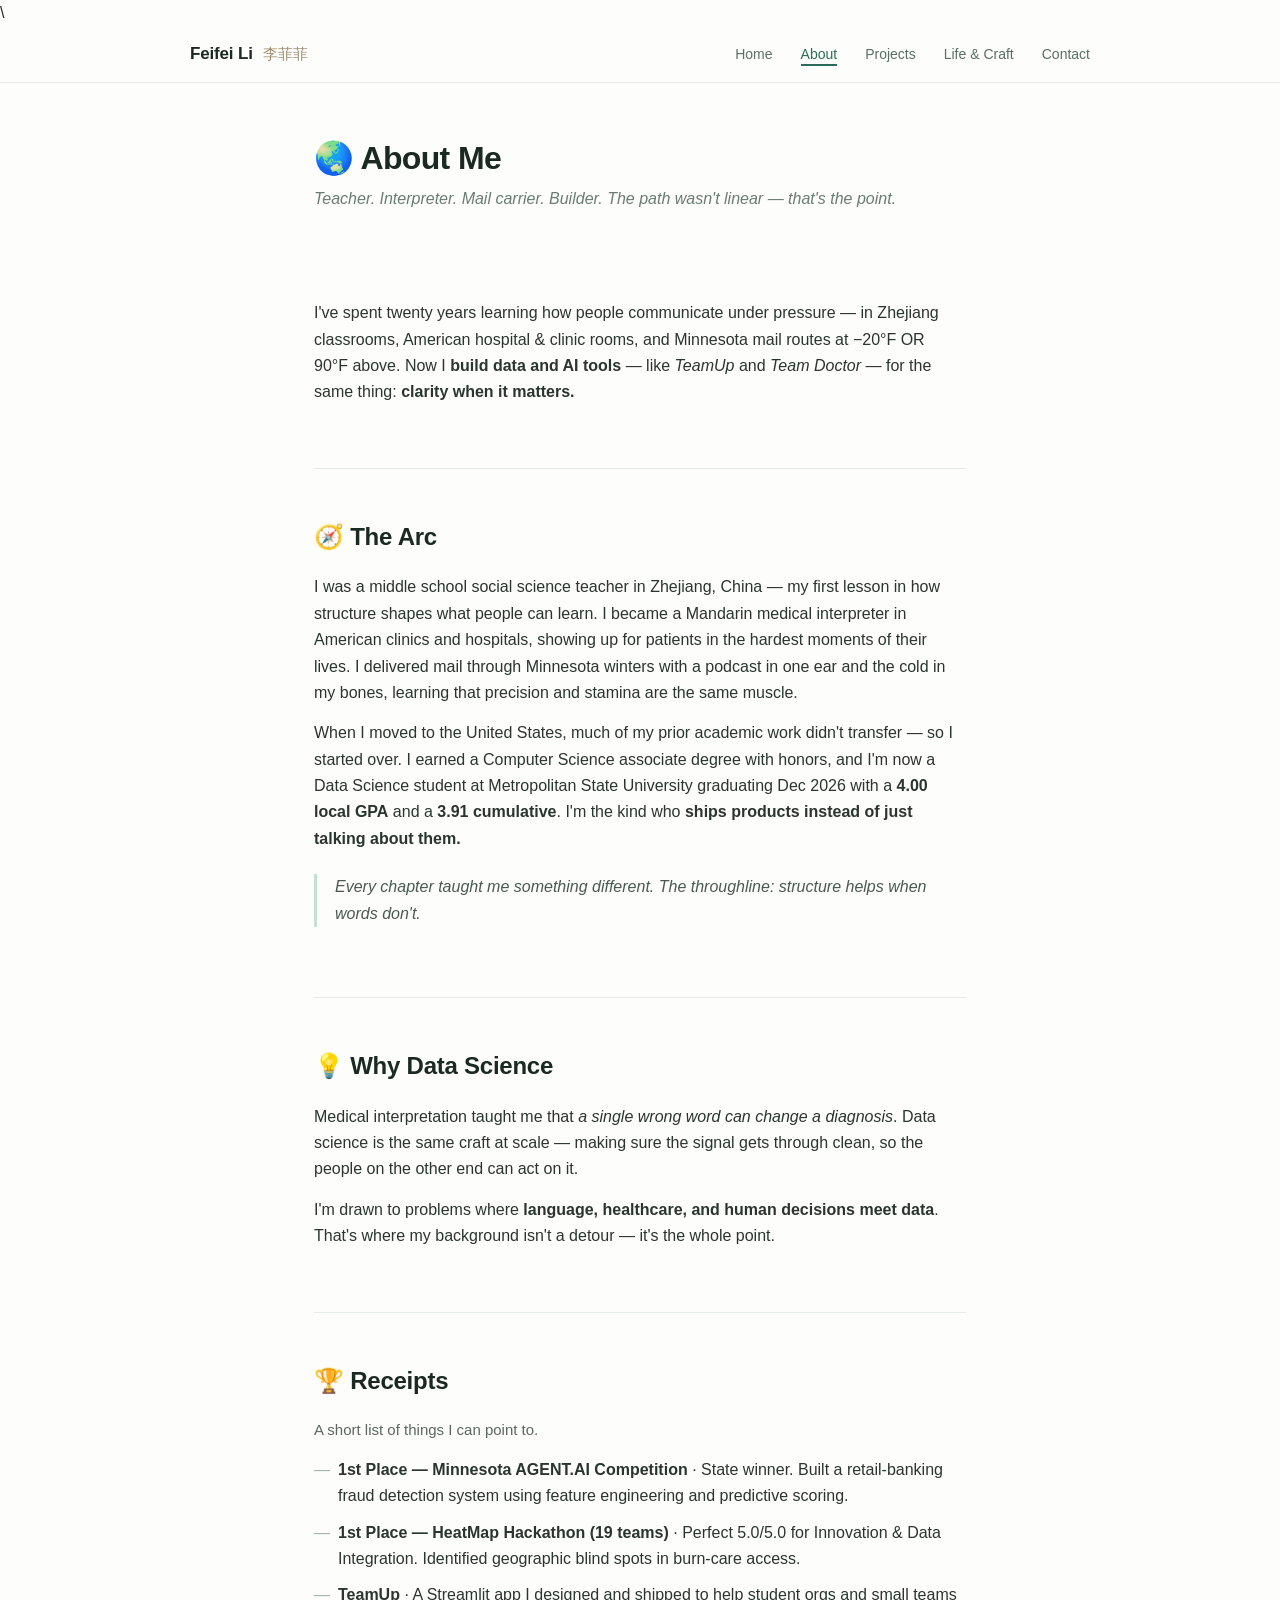
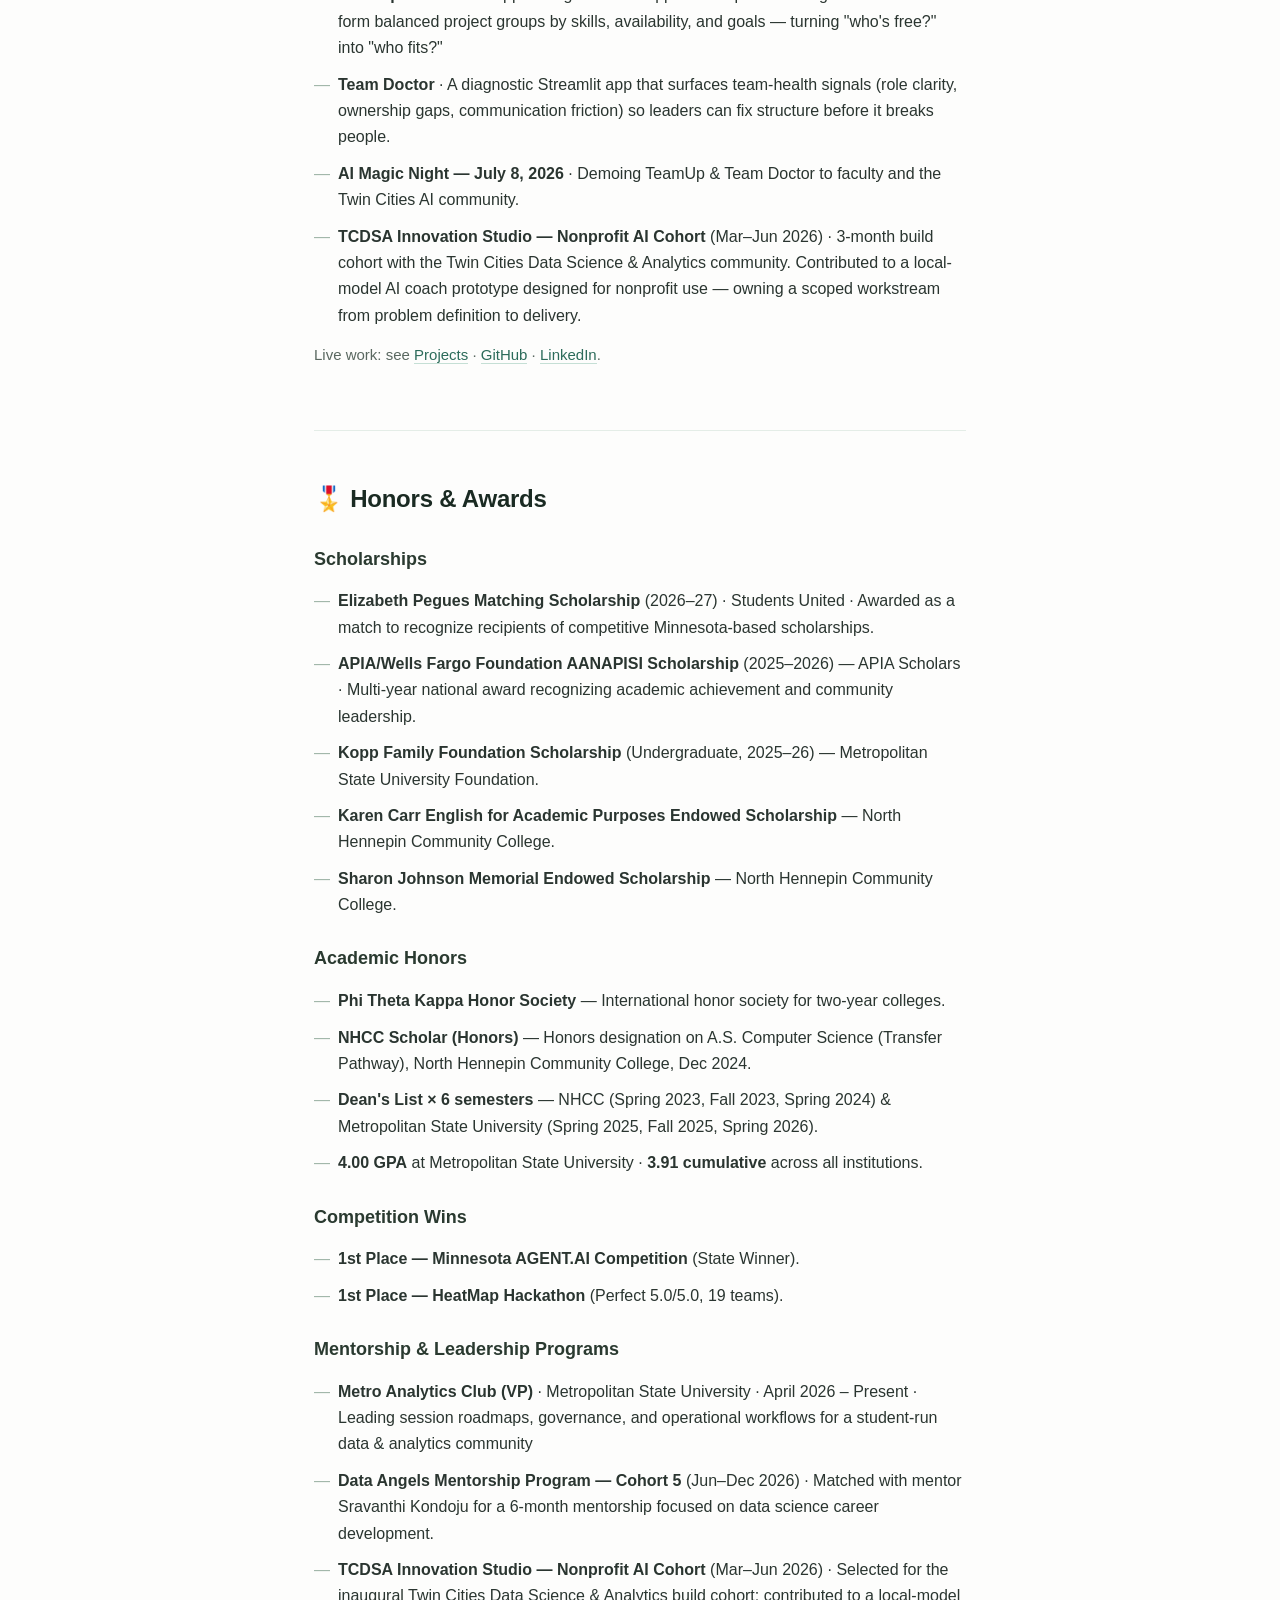
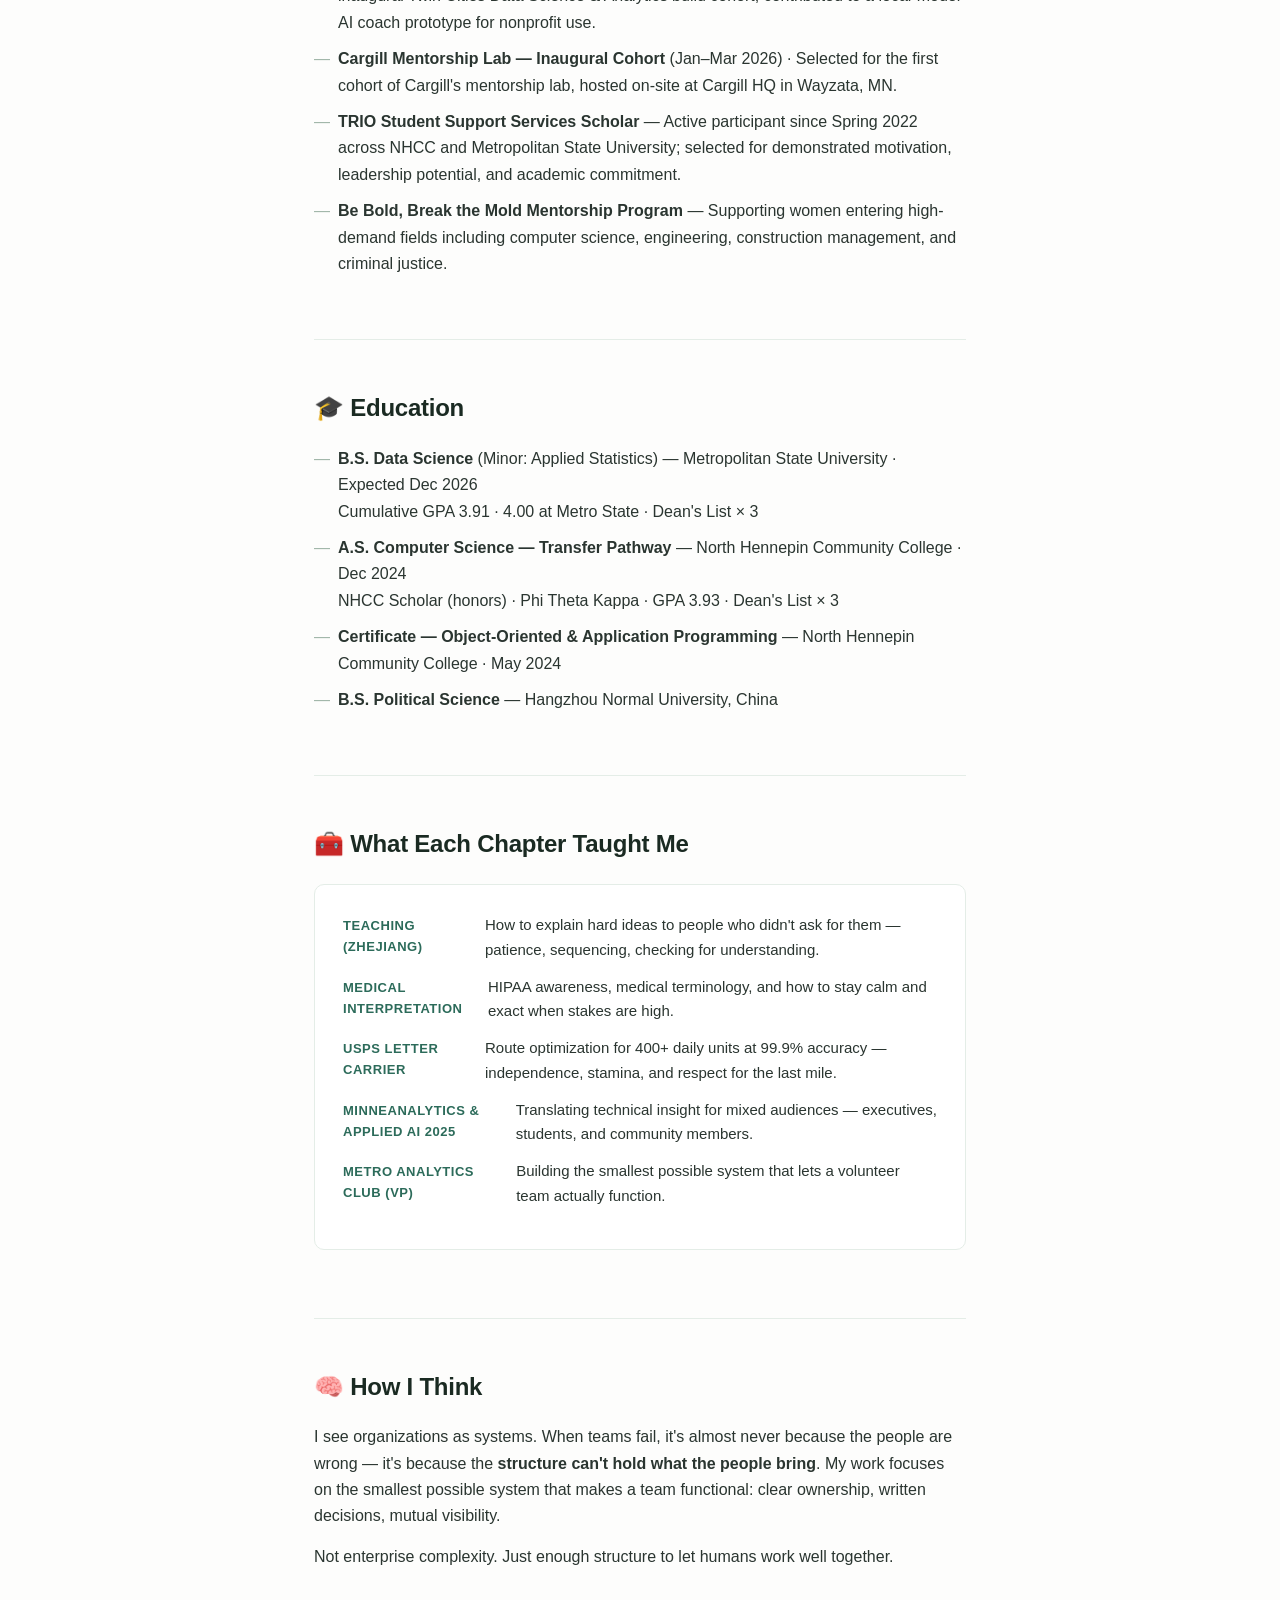
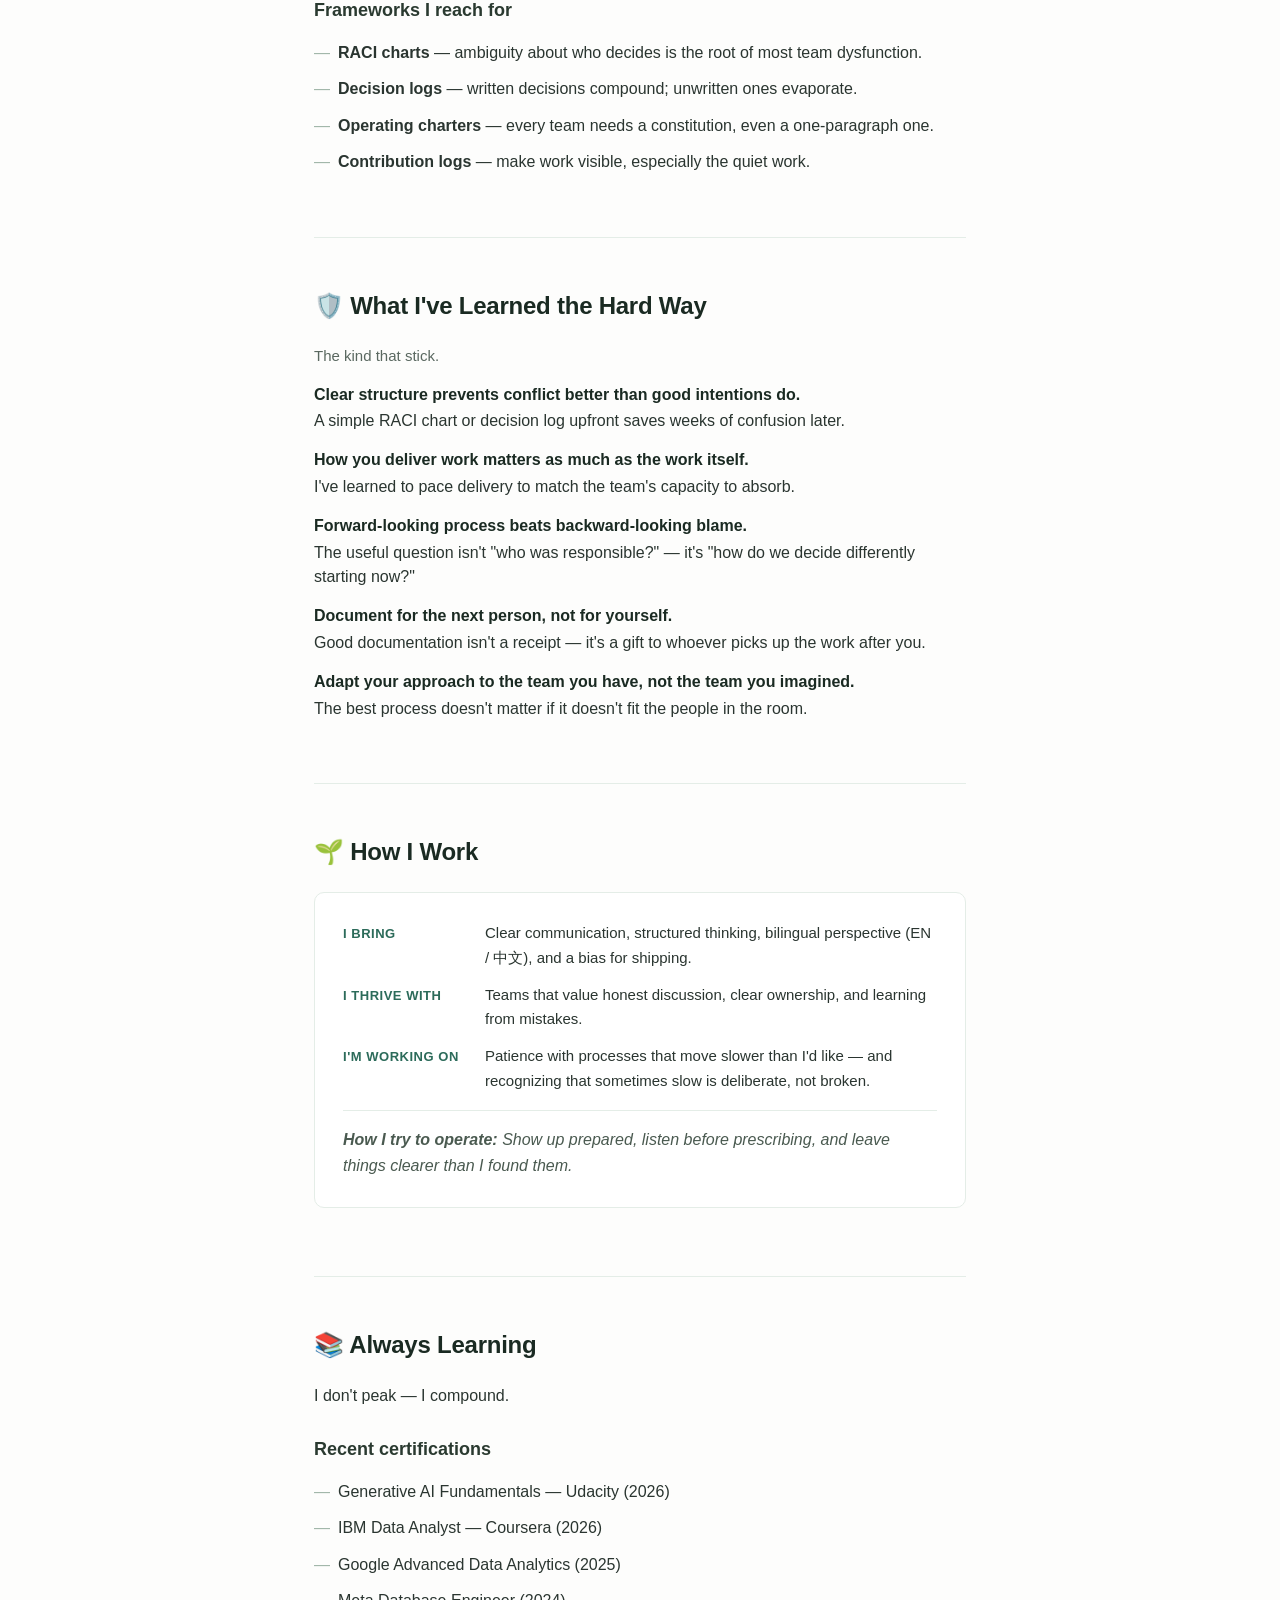
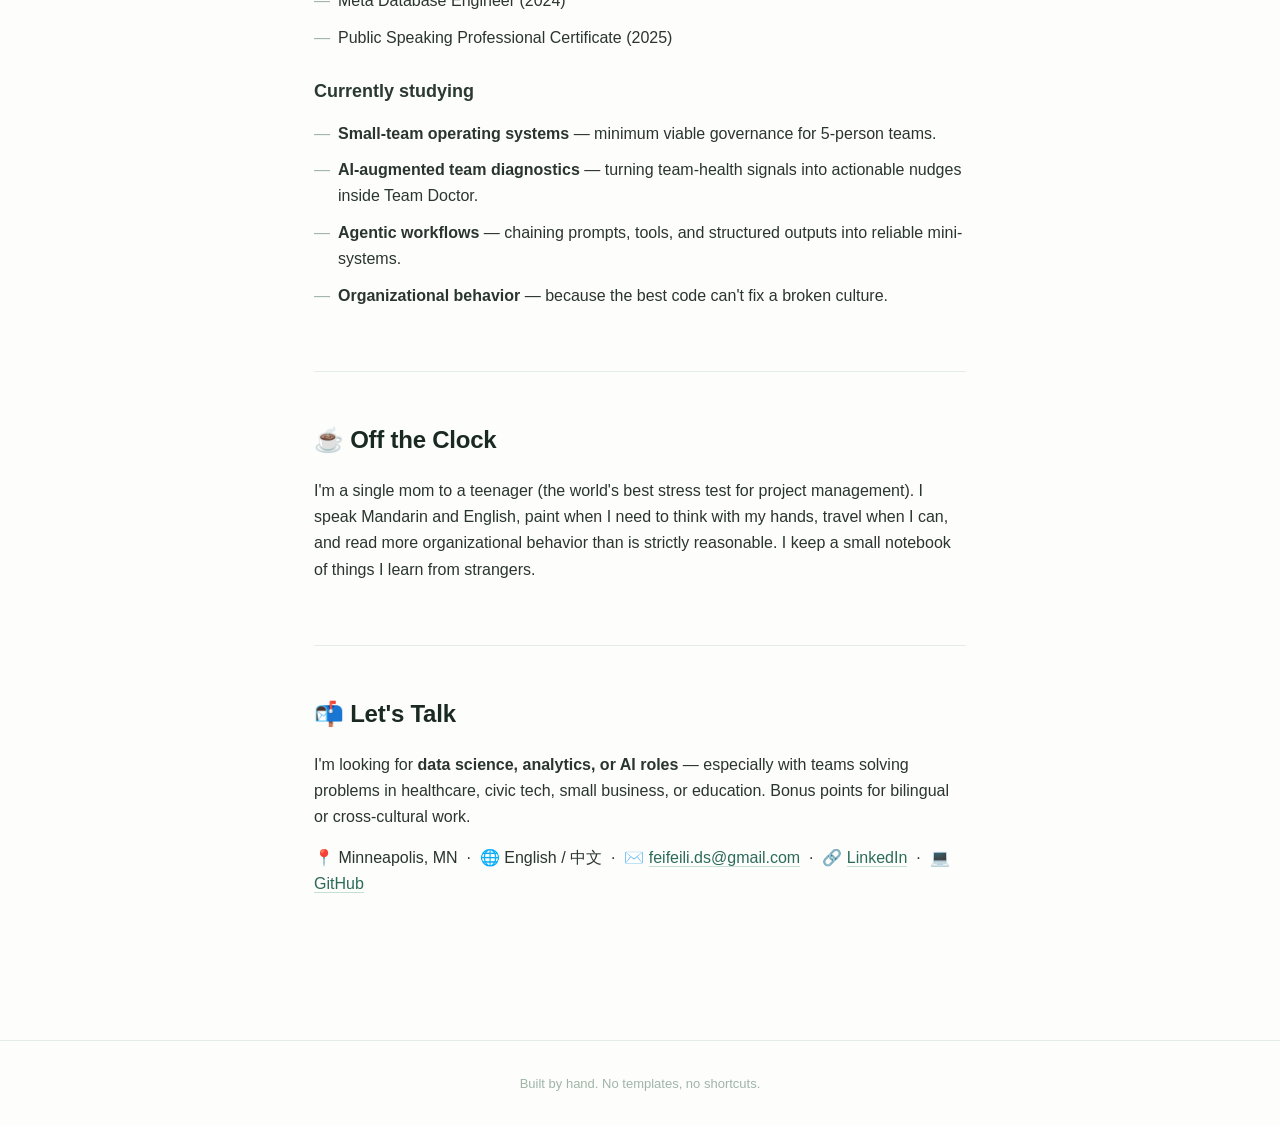
==== about.html @ 48fdb16c "My personal website" ====
\
<!DOCTYPE html>
<html lang="en">

<head>
  <meta charset="UTF-8">
  <meta name="viewport" content="width=device-width, initial-scale=1.0">
  <title>About — Feifei Li</title>
  <meta name="description"
    content="From a classroom in Zhejiang to clinics interpretation rooms to Minnesota mail routes to building AI tools — how I got here, how I think, and what I'm building next.">
  <link rel="stylesheet" href="styles.css">
</head>

<body>
  <nav class="site-nav">
    <div class="nav-inner">
      <a href="index.html" class="nav-brand">Feifei Li <em>李菲菲</em></a>
      <button class="nav-toggle" aria-label="Menu" aria-expanded="false">
        <svg viewBox="0 0 24 24">
          <line x1="3" y1="6" x2="21" y2="6" />
          <line x1="3" y1="12" x2="21" y2="12" />
          <line x1="3" y1="18" x2="21" y2="18" />
        </svg>
      </button>
      <ul class="nav-links">
        <li><a href="index.html">Home</a></li>
        <li><a href="about.html" class="active">About</a></li>
        <li><a href="projects.html">Projects</a></li>
        <li><a href="life.html">Life&nbsp;&amp;&nbsp;Craft</a></li>
        <li><a href="contact.html">Contact</a></li>
      </ul>
    </div>
  </nav>

  <main class="page">

    <h1 class="page-title">🌏 About Me</h1>
    <p class="page-subtitle">Teacher. Interpreter. Mail carrier. Builder. The path wasn't linear — that's the point.</p>

    <!-- HOOK -->
    <div class="section">
      <p class="lede">
        I've spent twenty years learning how people communicate under pressure —
        in Zhejiang classrooms, American hospital & clinic rooms, and Minnesota mail routes
        at −20°F OR 90°F above. Now I <strong>build data and AI tools</strong> — like
        <em>TeamUp</em> and <em>Team Doctor</em> — for the same thing:
        <strong>clarity when it matters.</strong>
      </p>
    </div>

    <!-- THE ARC -->
    <div class="section">
      <h2>🧭 The Arc</h2>
      <p>I was a middle school social science teacher in Zhejiang, China — my first lesson in how structure shapes what
        people can learn. I became a Mandarin medical interpreter in American clinics and hospitals, showing up for
        patients in the
        hardest moments of their lives. I delivered mail through Minnesota winters with a podcast in one ear and the
        cold in my bones, learning that precision and stamina are the same muscle.</p>
      <p>When I moved to the United States, much of my prior academic work didn't transfer — so I started over. I earned
        a Computer Science associate degree with honors, and I'm now a Data Science student at Metropolitan State
        University graduating Dec 2026 with a <strong>4.00 local GPA</strong> and a <strong>3.91 cumulative</strong>.
        I'm the kind who <strong>ships products instead of just talking about them.</strong></p>
      <blockquote>
        Every chapter taught me something different. The throughline: structure helps when words don't.
      </blockquote>
    </div>

    <!-- WHY DATA SCIENCE -->
    <div class="section">
      <h2>💡 Why Data Science</h2>
      <p>Medical interpretation taught me that <em>a single wrong word can change a diagnosis</em>. Data science is the
        same craft at scale — making sure the signal gets through clean, so the people on the other end can act on it.
      </p>
      <p>I'm drawn to problems where <strong>language, healthcare, and human decisions meet data</strong>. That's where
        my background isn't a detour — it's the whole point.</p>
    </div>

    <!-- RECEIPTS -->
    <div class="section">
      <h2>🏆 Receipts</h2>
      <p class="quiet">A short list of things I can point to.</p>
      <ul class="feature-list">
        <li><strong>1st Place — Minnesota AGENT.AI Competition</strong> · State winner. Built a retail-banking fraud
          detection system using feature engineering and predictive scoring.</li>
        <li><strong>1st Place — HeatMap Hackathon (19 teams)</strong> · Perfect 5.0/5.0 for Innovation &amp; Data
          Integration. Identified geographic blind spots in burn-care access.</li>
        <li><strong>TeamUp</strong> · A Streamlit app I designed and shipped to help student orgs and small teams form
          balanced project groups by skills, availability, and goals — turning "who's free?" into "who fits?"</li>
        <li><strong>Team Doctor</strong> · A diagnostic Streamlit app that surfaces team-health signals (role clarity,
          ownership gaps, communication friction) so leaders can fix structure before it breaks people.</li>
        <li><strong>AI Magic Night — July 8, 2026</strong> · Demoing TeamUp &amp; Team Doctor to faculty and the Twin
          Cities AI community.</li>
        <li><strong>TCDSA Innovation Studio — Nonprofit AI Cohort</strong> (Mar–Jun 2026) · 3-month build cohort with
          the Twin Cities Data Science &amp; Analytics community. Contributed to a local-model AI coach prototype
          designed for nonprofit use — owning a scoped workstream from problem definition to delivery.</li>
      </ul>
      <p class="quiet">Live work: see <a href="projects.html">Projects</a> · <a
          href="https://github.com/fayfayMN">GitHub</a> · <a
          href="https://www.linkedin.com/in/feifeili-ds/">LinkedIn</a>.</p>
    </div>

    <!-- HONORS & AWARDS -->
    <div class="section">
      <h2>🎖️ Honors &amp; Awards</h2>

      <h3>Scholarships</h3>
      <ul class="feature-list">
        <li><strong>Elizabeth Pegues Matching Scholarship</strong> (2026–27) · Students United · Awarded as a match to
          recognize recipients of competitive Minnesota-based scholarships.</li>
        <li><strong>APIA/Wells Fargo Foundation AANAPISI Scholarship</strong> (2025–2026) — APIA Scholars · Multi-year
          national award recognizing academic achievement and community leadership.</li>
        <li><strong>Kopp Family Foundation Scholarship</strong> (Undergraduate, 2025–26) — Metropolitan State University
          Foundation.</li>
        <li><strong>Karen Carr English for Academic Purposes Endowed Scholarship</strong> — North Hennepin Community
          College.</li>
        <li><strong>Sharon Johnson Memorial Endowed Scholarship</strong> — North Hennepin Community College.</li>
      </ul>

      <h3>Academic Honors</h3>
      <ul class="feature-list">
        <li><strong>Phi Theta Kappa Honor Society</strong> — International honor society for two-year colleges.</li>
        <li><strong>NHCC Scholar (Honors)</strong> — Honors designation on A.S. Computer Science (Transfer Pathway),
          North Hennepin Community College, Dec 2024.</li>
        <li><strong>Dean's List × 6 semesters</strong> — NHCC (Spring 2023, Fall 2023, Spring 2024) &amp; Metropolitan
          State
          University (Spring 2025, Fall 2025, Spring 2026).</li>
        <li><strong>4.00 GPA</strong> at Metropolitan State University · <strong>3.91 cumulative</strong> across all
          institutions.</li>
      </ul>

      <h3>Competition Wins</h3>
      <ul class="feature-list">
        <li><strong>1st Place — Minnesota AGENT.AI Competition</strong> (State Winner).</li>
        <li><strong>1st Place — HeatMap Hackathon</strong> (Perfect 5.0/5.0, 19 teams).</li>
      </ul>

      <h3>Mentorship &amp; Leadership Programs</h3>
      <ul class="feature-list">
        <li><strong>Metro Analytics Club (VP)</strong> · Metropolitan State University · April 2026 – Present · Leading
          session roadmaps, governance, and operational workflows for a student-run data &amp; analytics community</li>
        <li><strong>Data Angels Mentorship Program — Cohort 5</strong> (Jun–Dec 2026) · Matched with mentor
          Sravanthi Kondoju for a 6-month mentorship focused on data science career development.</li>
        <li><strong>TCDSA Innovation Studio — Nonprofit AI Cohort</strong> (Mar–Jun 2026) · Selected for the inaugural
          Twin Cities Data Science &amp; Analytics build cohort; contributed to a local-model AI coach prototype for
          nonprofit use.</li>
        <li><strong>Cargill Mentorship Lab — Inaugural Cohort</strong> (Jan–Mar 2026) · Selected for the first cohort of
          Cargill's mentorship lab, hosted on-site at Cargill HQ in Wayzata, MN.</li>
        <li><strong>TRIO Student Support Services Scholar</strong> — Active participant since Spring 2022 across NHCC
          and Metropolitan State University; selected for demonstrated motivation, leadership potential, and academic
          commitment.</li>
        <li><strong>Be Bold, Break the Mold Mentorship Program</strong> — Supporting women entering high-demand fields
          including computer science, engineering, construction management, and criminal justice.</li>
      </ul>
    </div>

    <!-- EDUCATION -->
    <div class="section">
      <h2>🎓 Education</h2>
      <ul class="feature-list">
        <li>
          <strong>B.S. Data Science</strong> (Minor: Applied Statistics) — Metropolitan State University · Expected Dec
          2026
          <br><span class="quiet">Cumulative GPA 3.91 · 4.00 at Metro State · Dean's List × 3</span>
        </li>
        <li>
          <strong>A.S. Computer Science — Transfer Pathway</strong> — North Hennepin Community College · Dec 2024
          <br><span class="quiet">NHCC Scholar (honors) · Phi Theta Kappa · GPA 3.93 · Dean's List × 3</span>
        </li>
        <li>
          <strong>Certificate — Object-Oriented &amp; Application Programming</strong> — North Hennepin Community
          College · May 2024
        </li>
        <li>
          <strong>B.S. Political Science</strong> — Hangzhou Normal University, China
        </li>
      </ul>
    </div>

    <!-- WHAT EACH CHAPTER TAUGHT ME -->
    <div class="section">
      <h2>🧰 What Each Chapter Taught Me</h2>
      <div class="style-card">
        <div class="row">
          <span class="label">Teaching (Zhejiang)</span>
          <span class="value">How to explain hard ideas to people who didn't ask for them — patience, sequencing,
            checking for understanding.</span>
        </div>
        <div class="row">
          <span class="label">Medical interpretation</span>
          <span class="value">HIPAA awareness, medical terminology, and how to stay calm and exact when stakes are
            high.</span>
        </div>
        <div class="row">
          <span class="label">USPS letter carrier</span>
          <span class="value">Route optimization for 400+ daily units at 99.9% accuracy — independence, stamina, and
            respect for the last mile.</span>
        </div>
        <div class="row">
          <span class="label">MinneAnalytics &amp; Applied AI 2025</span>
          <span class="value">Translating technical insight for mixed audiences — executives, students, and community
            members.</span>
        </div>
        <div class="row">
          <span class="label">Metro Analytics Club (VP)</span>
          <span class="value">Building the smallest possible system that lets a volunteer team actually function.</span>
        </div>
      </div>
    </div>

    <!-- HOW I THINK -->
    <div class="section">
      <h2>🧠 How I Think</h2>
      <p>I see organizations as systems. When teams fail, it's almost never because the people are wrong — it's because
        the <strong>structure can't hold what the people bring</strong>. My work focuses on the smallest possible system
        that makes a team functional: clear ownership, written decisions, mutual visibility.</p>
      <p>Not enterprise complexity. Just enough structure to let humans work well together.</p>
      <h3>Frameworks I reach for</h3>
      <ul class="feature-list">
        <li><strong>RACI charts</strong> — ambiguity about who decides is the root of most team dysfunction.</li>
        <li><strong>Decision logs</strong> — written decisions compound; unwritten ones evaporate.</li>
        <li><strong>Operating charters</strong> — every team needs a constitution, even a one-paragraph one.</li>
        <li><strong>Contribution logs</strong> — make work visible, especially the quiet work.</li>
      </ul>
    </div>

    <!-- LESSONS -->
    <div class="section">
      <h2>🛡️ What I've Learned the Hard Way</h2>
      <p class="quiet">The kind that stick.</p>
      <ul class="lesson-list">
        <li>
          <strong>Clear structure prevents conflict better than good intentions do.</strong>
          A simple RACI chart or decision log upfront saves weeks of confusion later.
        </li>
        <li>
          <strong>How you deliver work matters as much as the work itself.</strong>
          I've learned to pace delivery to match the team's capacity to absorb.
        </li>
        <li>
          <strong>Forward-looking process beats backward-looking blame.</strong>
          The useful question isn't "who was responsible?" — it's "how do we decide differently starting now?"
        </li>
        <li>
          <strong>Document for the next person, not for yourself.</strong>
          Good documentation isn't a receipt — it's a gift to whoever picks up the work after you.
        </li>
        <li>
          <strong>Adapt your approach to the team you have, not the team you imagined.</strong>
          The best process doesn't matter if it doesn't fit the people in the room.
        </li>
      </ul>
    </div>

    <!-- HOW I WORK -->
    <div class="section">
      <h2>🌱 How I Work</h2>
      <div class="style-card">
        <div class="row">
          <span class="label">I bring</span>
          <span class="value">Clear communication, structured thinking, bilingual perspective (EN / 中文), and a bias for
            shipping.</span>
        </div>
        <div class="row">
          <span class="label">I thrive with</span>
          <span class="value">Teams that value honest discussion, clear ownership, and learning from mistakes.</span>
        </div>
        <div class="row">
          <span class="label">I'm working on</span>
          <span class="value">Patience with processes that move slower than I'd like — and recognizing that sometimes
            slow is deliberate, not broken.</span>
        </div>
        <div class="principle">
          <strong>How I try to operate:</strong> Show up prepared, listen before prescribing, and leave things clearer
          than I found them.
        </div>
      </div>
    </div>

    <!-- ALWAYS LEARNING -->
    <div class="section">
      <h2>📚 Always Learning</h2>
      <p>I don't peak — I compound.</p>
      <h3>Recent certifications</h3>
      <ul class="feature-list">
        <li>Generative AI Fundamentals — Udacity (2026)</li>
        <li>IBM Data Analyst — Coursera (2026)</li>
        <li>Google Advanced Data Analytics (2025)</li>
        <li>Meta Database Engineer (2024)</li>
        <li>Public Speaking Professional Certificate (2025)</li>
      </ul>
      <h3>Currently studying</h3>
      <ul class="feature-list">
        <li><strong>Small-team operating systems</strong> — minimum viable governance for 5-person teams.</li>
        <li><strong>AI-augmented team diagnostics</strong> — turning team-health signals into actionable nudges inside
          Team Doctor.</li>
        <li><strong>Agentic workflows</strong> — chaining prompts, tools, and structured outputs into reliable
          mini-systems.</li>
        <li><strong>Organizational behavior</strong> — because the best code can't fix a broken culture.</li>
      </ul>
    </div>

    <!-- OFF THE CLOCK -->
    <div class="section">
      <h2>☕ Off the Clock</h2>
      <p>I'm a single mom to a teenager (the world's best stress test for project management). I speak Mandarin and
        English, paint when I need to think with my hands, travel when I can, and read more organizational behavior than
        is strictly reasonable. I keep a small notebook of things I learn from strangers.</p>
    </div>

    <!-- LET'S TALK -->
    <div class="section">
      <h2>📬 Let's Talk</h2>
      <p>I'm looking for <strong>data science, analytics, or AI roles</strong> — especially with teams solving problems
        in healthcare, civic tech, small business, or education. Bonus points for bilingual or cross-cultural work.</p>
      <p>
        📍 Minneapolis, MN &nbsp;·&nbsp;
        🌐 English / 中文 &nbsp;·&nbsp;
        ✉️ <a href="mailto:feifeili.ds@gmail.com">feifeili.ds@gmail.com</a> &nbsp;·&nbsp;
        🔗 <a href="https://www.linkedin.com/in/feifeili-ds/">LinkedIn</a> &nbsp;·&nbsp;
        💻 <a href="https://github.com/fayfayMN">GitHub</a>
      </p>
    </div>

  </main>

  <footer class="site-footer">
    <p>Built by hand. No templates, no shortcuts.</p>
  </footer>

  <script src="nav.js" defer></script>
</body>

</html>
---- styles.css ----
/* ============================================ */
/* RESET & BASE                                 */
/* ============================================ */
*, *::before, *::after {
  box-sizing: border-box;
  margin: 0;
  padding: 0;
}

html {
  scroll-behavior: smooth;
}

body {
  font-family: -apple-system, "Segoe UI", Roboto, Helvetica, Arial, sans-serif;
  line-height: 1.65;
  color: #2a2622;
  background: #fdfdfc;
  -webkit-font-smoothing: antialiased;
}

a {
  color: #2c6b5a;
  text-decoration: none;
  border-bottom: 1px solid #c5dfd5;
  transition: border-color 0.2s;
}

a:hover {
  border-color: #2c6b5a;
}

img {
  max-width: 100%;
  display: block;
}

/* ============================================ */
/* NAVIGATION BAR                               */
/* ============================================ */
.site-nav {
  position: sticky;
  top: 0;
  z-index: 100;
  background: rgba(253, 253, 252, 0.92);
  backdrop-filter: blur(12px);
  -webkit-backdrop-filter: blur(12px);
  border-bottom: 1px solid #e4ede7;
  padding: 0 24px;
}

.nav-inner {
  max-width: 900px;
  margin: 0 auto;
  display: flex;
  align-items: center;
  justify-content: space-between;
  height: 56px;
}

.nav-brand {
  font-size: 17px;
  font-weight: 600;
  color: #1a2a22;
  text-decoration: none;
  border-bottom: none;
  letter-spacing: -0.01em;
}

.nav-brand:hover {
  color: #2c6b5a;
  border-bottom: none;
}

.nav-brand em {
  font-style: normal;
  color: #9b8a6b;
  font-weight: 400;
  margin-left: 6px;
  font-size: 15px;
}

.nav-links {
  display: flex;
  gap: 28px;
  list-style: none;
}

.nav-links a {
  font-size: 14px;
  font-weight: 500;
  color: #5a7063;
  text-decoration: none;
  border-bottom: 2px solid transparent;
  padding-bottom: 2px;
  transition: color 0.2s, border-color 0.2s;
}

.nav-links a:hover,
.nav-links a.active {
  color: #2c6b5a;
  border-bottom-color: #2c6b5a;
}

.nav-toggle {
  display: none;
  background: none;
  border: none;
  cursor: pointer;
  padding: 8px;
  color: #3a4d42;
}

.nav-toggle svg {
  width: 22px;
  height: 22px;
  stroke: currentColor;
  fill: none;
  stroke-width: 2;
  stroke-linecap: round;
}

@media (max-width: 600px) {
  .nav-toggle {
    display: block;
  }

  .nav-links {
    display: none;
    position: absolute;
    top: 56px;
    left: 0;
    right: 0;
    background: rgba(253, 253, 252, 0.97);
    backdrop-filter: blur(12px);
    flex-direction: column;
    gap: 0;
    border-bottom: 1px solid #e4ede7;
    padding: 8px 0;
  }

  .nav-links.open {
    display: flex;
  }

  .nav-links li {
    border-bottom: 1px solid #f0f5f2;
  }

  .nav-links li:last-child {
    border-bottom: none;
  }

  .nav-links a {
    display: block;
    padding: 14px 24px;
    font-size: 15px;
    border-bottom: none;
  }
}

/* ============================================ */
/* PAGE LAYOUT                                  */
/* ============================================ */
.page {
  max-width: 700px;
  margin: 0 auto;
  padding: 56px 24px 80px;
}

.page-title {
  font-size: 32px;
  font-weight: 700;
  color: #1a2a22;
  letter-spacing: -0.02em;
  margin-bottom: 8px;
  line-height: 1.2;
}

.page-subtitle {
  font-size: 16px;
  color: #6a7d72;
  margin-bottom: 40px;
  font-style: italic;
}

/* ============================================ */
/* HERO (Home page)                             */
/* ============================================ */
.hero {
  min-height: 80vh;
  display: flex;
  align-items: center;
  padding: 80px 24px 64px;
  background: linear-gradient(170deg, #f7faf8 0%, #edf4f0 50%, #e2ede6 100%);
  border-bottom: 1px solid #d4e3da;
}

.hero-inner {
  max-width: 680px;
  margin: 0 auto;
}

.hero-name {
  font-size: 44px;
  font-weight: 700;
  letter-spacing: -0.025em;
  color: #1a2a22;
  line-height: 1.15;
  margin-bottom: 12px;
}

.hero-name em {
  font-style: normal;
  color: #9b8a6b;
}

.hero-byline {
  display: flex;
  flex-wrap: wrap;
  gap: 8px;
  margin-bottom: 24px;
}

.hero-role {
  font-size: 13px;
  font-weight: 500;
  letter-spacing: 0.05em;
  text-transform: uppercase;
  color: #6a7d72;
  background: rgba(255,255,255,0.6);
  padding: 4px 14px;
  border-radius: 20px;
}

.hero-tagline {
  font-size: 22px;
  color: #3a4d42;
  margin-bottom: 10px;
  line-height: 1.45;
  font-weight: 400;
}

.hero-meta {
  font-size: 15px;
  color: #6a7d72;
  margin-bottom: 28px;
  line-height: 1.5;
}

.hero-status {
  font-size: 14px;
  color: #7a8e83;
  background: rgba(255,255,255,0.55);
  display: inline-block;
  padding: 8px 16px;
  border-radius: 8px;
  line-height: 1.5;
  max-width: 520px;
}

@media (max-width: 600px) {
  .hero-name { font-size: 32px; }
  .hero-tagline { font-size: 18px; }
  .hero { min-height: auto; padding: 48px 18px 40px; }
}

/* ============================================ */
/* PREVIEW CARDS (Home page)                    */
/* ============================================ */
.preview-grid {
  display: grid;
  grid-template-columns: 1fr 1fr;
  gap: 18px;
  margin: 48px auto 0;
  max-width: 680px;
  padding: 0 24px;
}

.preview-card {
  background: #fff;
  border: 1px solid #e4ede7;
  border-radius: 10px;
  padding: 24px;
  text-decoration: none;
  border-bottom: 1px solid #e4ede7;
  transition: box-shadow 0.3s ease, transform 0.2s ease;
  display: block;
}

.preview-card:hover {
  box-shadow: 0 6px 20px rgba(0,0,0,0.06);
  transform: translateY(-2px);
  border-bottom-color: #e4ede7;
}

.preview-card .card-emoji {
  font-size: 28px;
  margin-bottom: 12px;
  display: block;
}

.preview-card h3 {
  font-size: 17px;
  font-weight: 600;
  color: #1a2a22;
  margin-bottom: 6px;
}

.preview-card p {
  font-size: 14px;
  color: #5a6860;
  line-height: 1.5;
  margin: 0;
}

@media (max-width: 600px) {
  .preview-grid {
    grid-template-columns: 1fr;
    padding: 0 18px;
    margin-top: 36px;
  }
}

/* ============================================ */
/* ACCENT ROW                                   */
/* ============================================ */
.accent-row {
  text-align: center;
  padding: 42px 24px;
  background: #f7faf8;
  border-bottom: 1px solid #e4ede7;
}

.accent-row p {
  font-size: 18px;
  color: #2c6b5a;
  font-style: italic;
  max-width: 520px;
  margin: 0 auto;
  line-height: 1.6;
}

/* ============================================ */
/* SECTIONS (shared)                            */
/* ============================================ */
.section {
  padding: 48px 0;
  border-bottom: 1px solid #e4ede7;
}

.section:last-child {
  border-bottom: none;
}

.section-alt {
  background: #f7faf8;
  margin: 0 -24px;
  padding: 48px 24px;
  border-radius: 8px;
}

.section h2 {
  font-size: 24px;
  font-weight: 600;
  color: #1a2a22;
  letter-spacing: -0.01em;
  margin-bottom: 18px;
}

.section h3 {
  font-size: 18px;
  font-weight: 600;
  color: #2a3a30;
  margin: 26px 0 10px;
}

.section p {
  font-size: 16px;
  color: #2a3530;
  margin-bottom: 14px;
  max-width: 640px;
}

.section p.quiet {
  color: #5a6860;
  font-size: 15px;
}

.section blockquote {
  border-left: 3px solid #c5dfd5;
  padding-left: 18px;
  margin: 22px 0;
  color: #4a5a50;
  font-style: italic;
}

.section ul {
  list-style: none;
  padding: 0;
  margin: 14px 0;
}

.section ul.feature-list li {
  position: relative;
  padding-left: 24px;
  margin-bottom: 10px;
  color: #2a3530;
  font-size: 16px;
}

.section ul.feature-list li::before {
  content: "—";
  position: absolute;
  left: 0;
  color: #a0b5a8;
}

.section ul.lesson-list li {
  position: relative;
  padding-left: 0;
  margin-bottom: 14px;
  color: #2a3530;
  font-size: 16px;
  line-height: 1.55;
}

.section ul.lesson-list li strong {
  color: #1a2a22;
  display: block;
  margin-bottom: 2px;
}

/* ============================================ */
/* PROJECT CARDS                                */
/* ============================================ */
.project-grid {
  display: grid;
  grid-template-columns: 1fr 1fr;
  gap: 18px;
  margin: 20px 0;
}

.project-card {
  background: #fff;
  border: 1px solid #e4ede7;
  border-radius: 8px;
  padding: 20px;
  transition: box-shadow 0.3s ease;
}

.project-card:hover {
  box-shadow: 0 4px 16px rgba(0,0,0,0.06);
}

.project-card h3 {
  font-size: 16px;
  font-weight: 600;
  color: #1a2a22;
  margin: 0 0 6px;
}

.project-card h3 a {
  color: #1a2a22;
  text-decoration: none;
  border-bottom: none;
  transition: color 0.2s;
}

.project-card h3 a:hover {
  color: #2c6b5a;
}

.project-card p {
  font-size: 14px;
  color: #4a5a50;
  margin: 0;
  line-height: 1.5;
}

.project-card .tag {
  display: inline-block;
  font-size: 11px;
  color: #6a7d72;
  background: #f0f5f2;
  padding: 2px 8px;
  border-radius: 10px;
  margin-top: 10px;
}

@media (max-width: 600px) {
  .project-grid { grid-template-columns: 1fr; }
}

/* ============================================ */
/* STYLE CARD                                   */
/* ============================================ */
.style-card {
  background: #fff;
  border: 1px solid #e4ede7;
  border-radius: 10px;
  padding: 28px;
  margin: 20px 0;
}

.style-card .row {
  display: flex;
  align-items: baseline;
  gap: 12px;
  margin-bottom: 12px;
  font-size: 15px;
}

.style-card .label {
  font-weight: 600;
  color: #2c6b5a;
  min-width: 130px;
  font-size: 13px;
  text-transform: uppercase;
  letter-spacing: 0.04em;
}

.style-card .value {
  color: #2a3530;
}

.style-card .principle {
  margin-top: 16px;
  padding-top: 16px;
  border-top: 1px solid #e4ede7;
  font-style: italic;
  color: #4a5a50;
}

/* ============================================ */
/* PHOTO GRIDS (Outside + Maker-Fixer)          */
/* ============================================ */
.photo-grid {
  display: grid;
  grid-template-columns: repeat(3, 1fr);
  gap: 16px;
  margin: 28px 0;
}

.photo-grid figure {
  margin: 0;
}

.photo-grid img {
  width: 100%;
  aspect-ratio: 4/5;
  object-fit: cover;
  border-radius: 6px;
  transition: transform 0.3s ease, filter 0.3s ease;
}

.photo-grid img:hover {
  transform: translateY(-2px);
  filter: brightness(1.03);
}

.photo-grid figcaption {
  font-size: 12px;
  color: #8a7f73;
  font-style: italic;
  margin-top: 8px;
  text-align: center;
}

@media (max-width: 600px) {
  .photo-grid { grid-template-columns: repeat(2, 1fr); }
}

@media (max-width: 380px) {
  .photo-grid { grid-template-columns: 1fr; }
}

/* ============================================ */
/* MAKER-FIXER SECTION (warm parchment)         */
/* ============================================ */
.maker-fixer-section {
  background-color: #f4f1ea;
  margin: 0 -24px;
  padding: 48px 24px;
  border-top: 1px solid #e4ddcf;
  border-bottom: 1px solid #e4ddcf;
  border-radius: 0;
}

.maker-fixer-section h2 {
  color: #3a3530;
}

.maker-fixer-section p {
  color: #3a3530;
}

.maker-fixer-section .maker-lead {
  font-style: italic;
  margin-bottom: 24px;
}

.maker-fixer-section strong {
  font-weight: 600;
  color: #4a5230;
}

.maker-coda {
  text-align: center;
  margin-top: 28px;
  border-top: 1px solid #e4ddcf;
  padding-top: 24px;
}

/* ============================================ */
/* CLOSER (section closing lines)               */
/* ============================================ */
.section-closer {
  text-align: center;
  border-top: 1px solid #e4ede7;
  padding-top: 24px;
  margin-top: 28px;
}

/* ============================================ */
/* REACH OUT / CONTACT                          */
/* ============================================ */
.reach-out {
  text-align: center;
}

.reach-out h2 {
  text-align: center;
}

.reach-out p {
  max-width: 580px;
  margin-left: auto;
  margin-right: auto;
}

.reach-out ul {
  list-style: none;
  padding: 0;
  margin: 20px auto 28px;
  text-align: left;
  max-width: 520px;
}

.reach-out ul li {
  padding: 6px 0;
  color: #2a3530;
  font-size: 15px;
}

.reach-out ul li::before {
  content: "→ ";
  color: #9b8a6b;
}

.reach-link {
  display: inline-block;
  font-size: 17px;
  color: #2c6b5a;
  text-decoration: none;
  font-weight: 500;
  border-bottom: 2px solid #c5dfd5;
  padding-bottom: 3px;
  transition: border-color 0.2s;
}

.reach-link:hover {
  border-color: #2c6b5a;
}

/* ============================================ */
/* FOOTER                                       */
/* ============================================ */
.site-footer {
  text-align: center;
  padding: 32px 24px;
  font-size: 13px;
  color: #a0b5a8;
  border-top: 1px solid #e4ede7;
}

/* ============================================ */
/* PRINT                                        */
/* ============================================ */
@media print {
  .site-nav,
  .nav-toggle {
    display: none;
  }

  body {
    background: #fff;
  }

  .hero {
    background: none;
    min-height: auto;
  }

  .section-alt,
  .maker-fixer-section {
    background: none;
  }

  .photo-grid img:hover {
    transform: none;
    filter: none;
  }

  .preview-card:hover {
    box-shadow: none;
    transform: none;
  }

  .accent-row {
    background: none;
  }
}
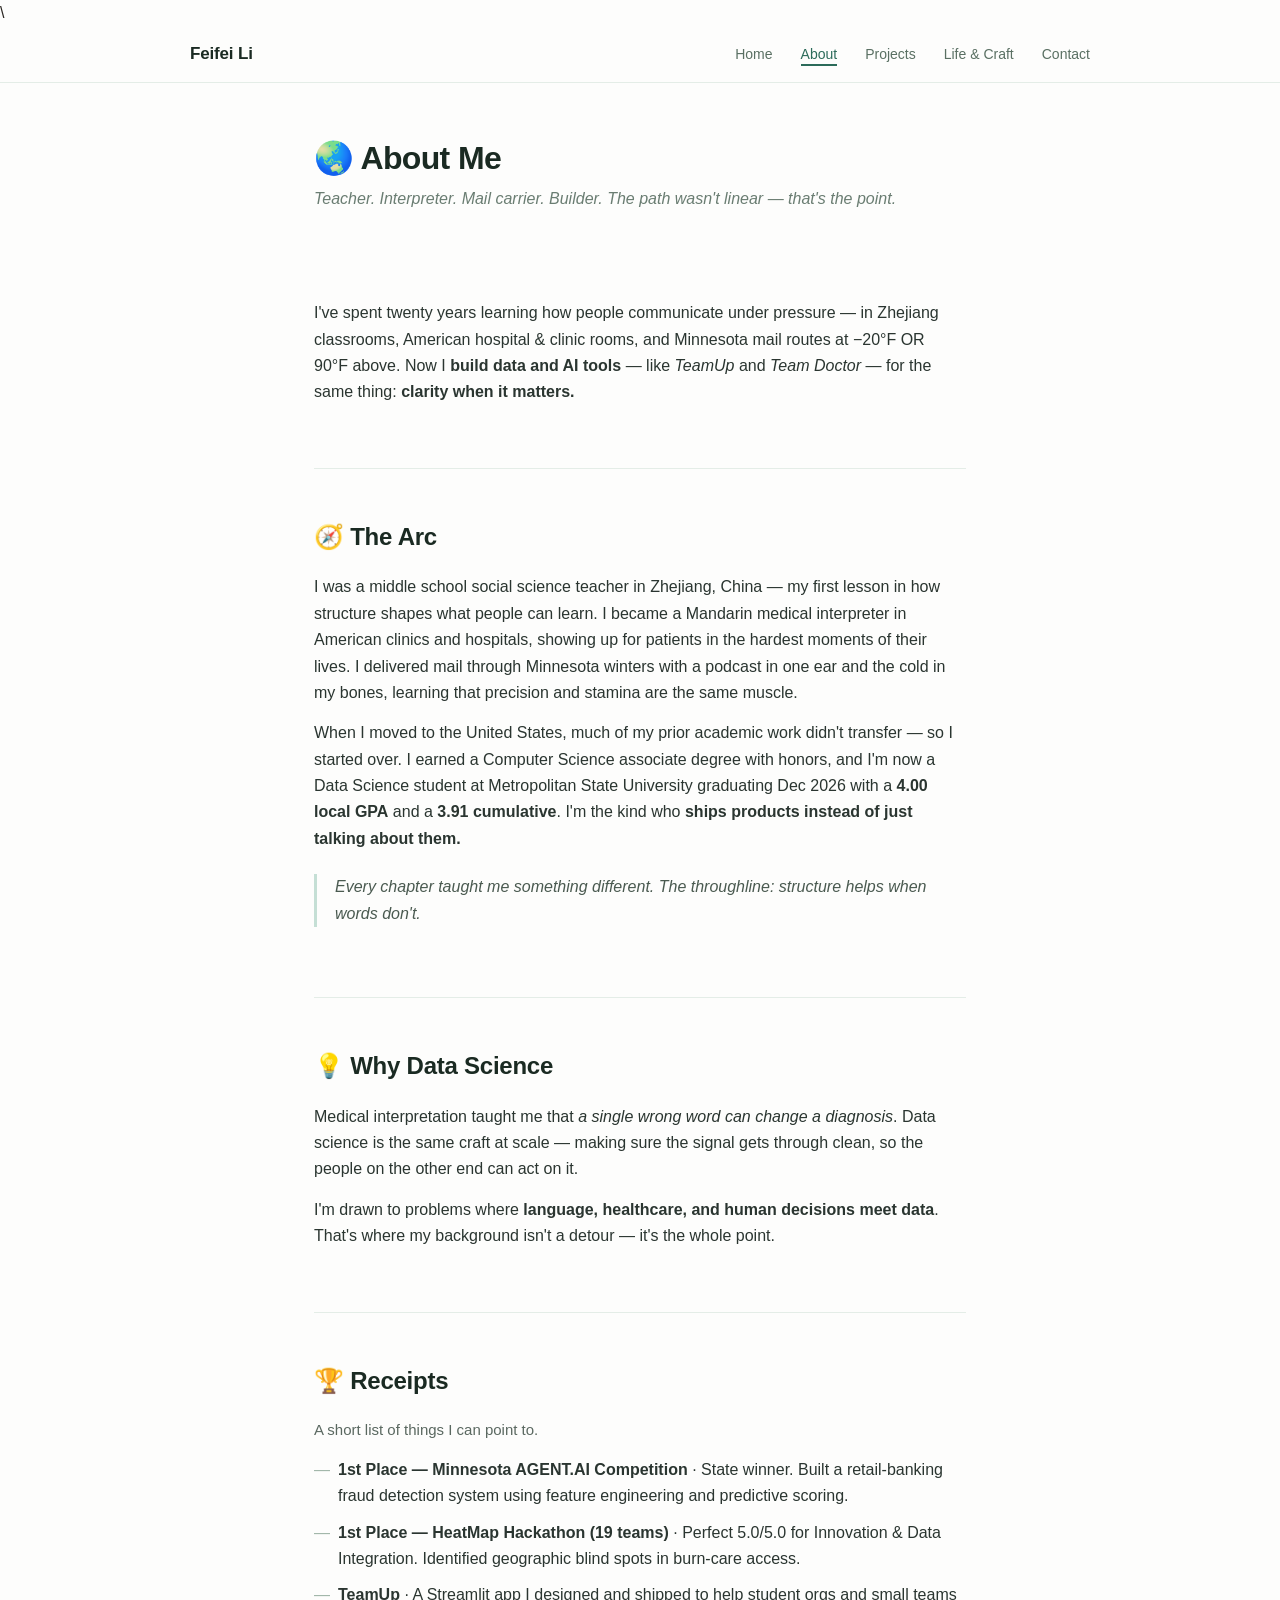
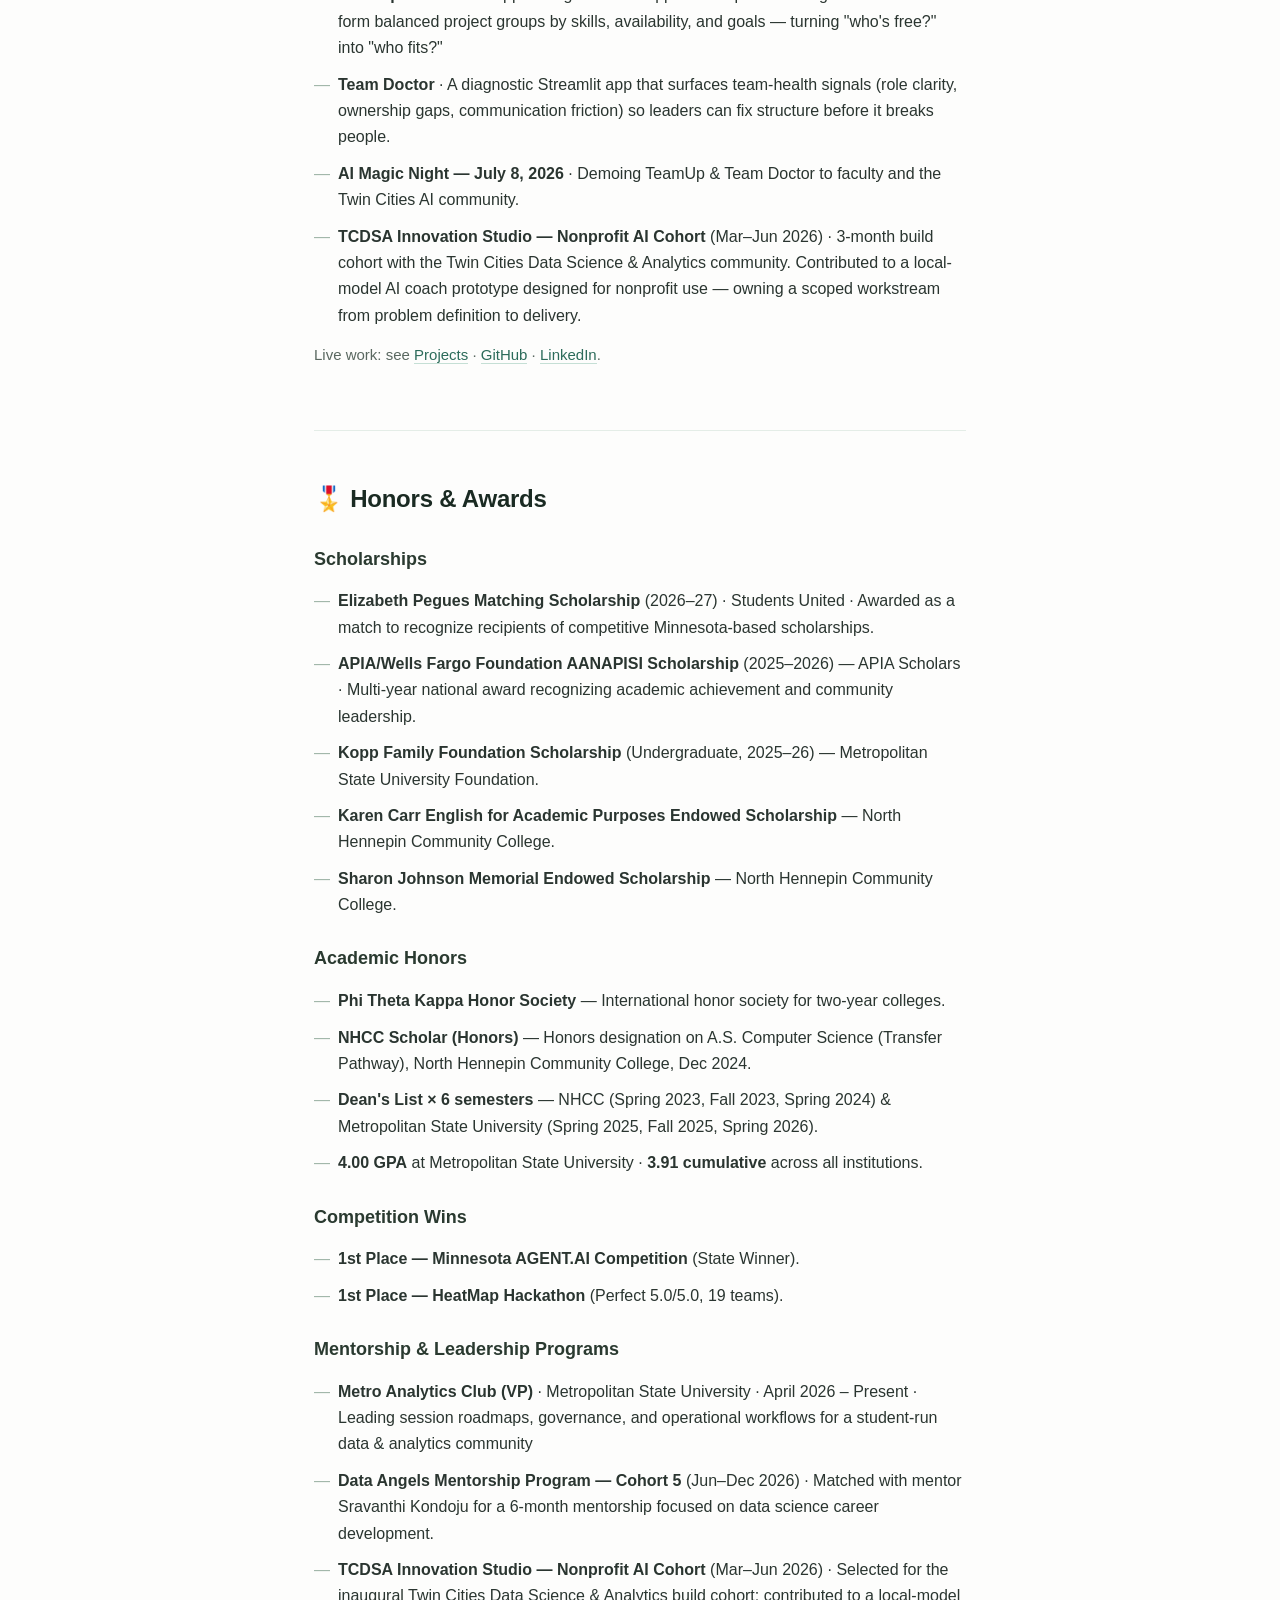
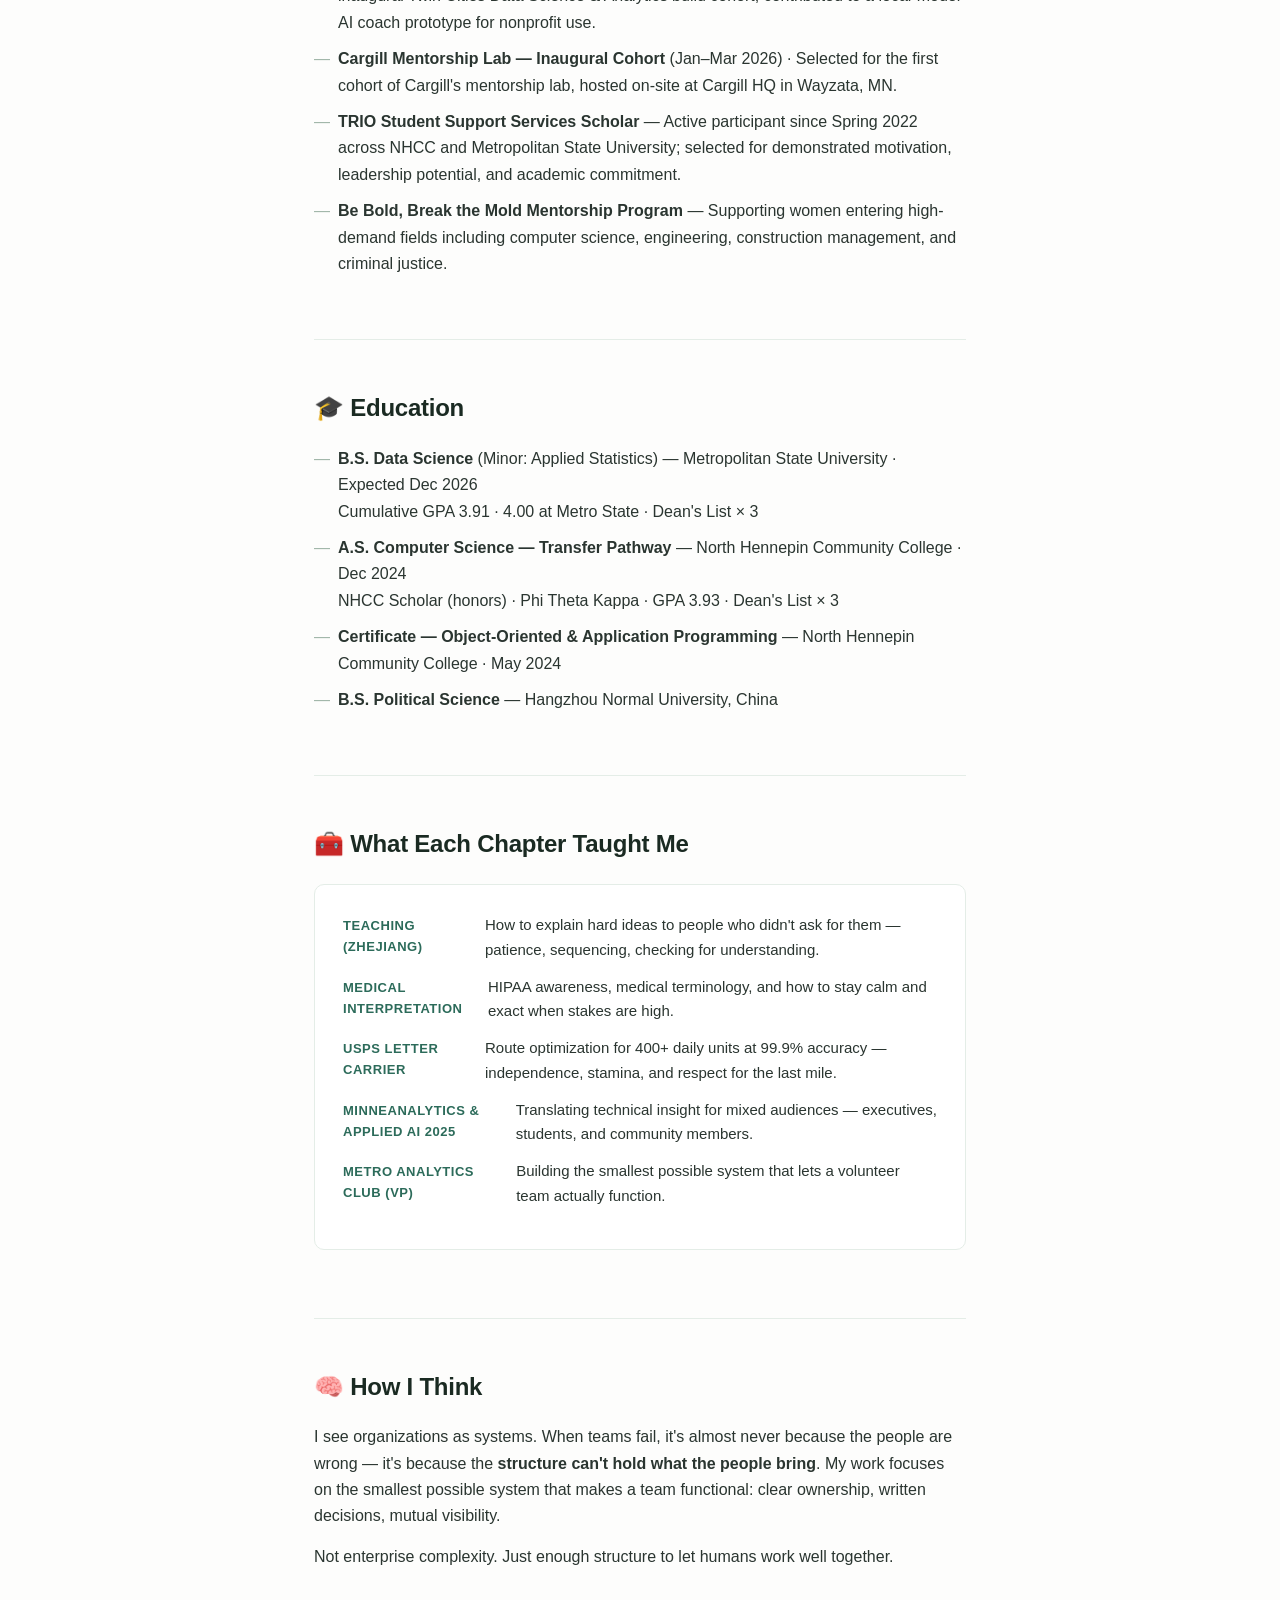
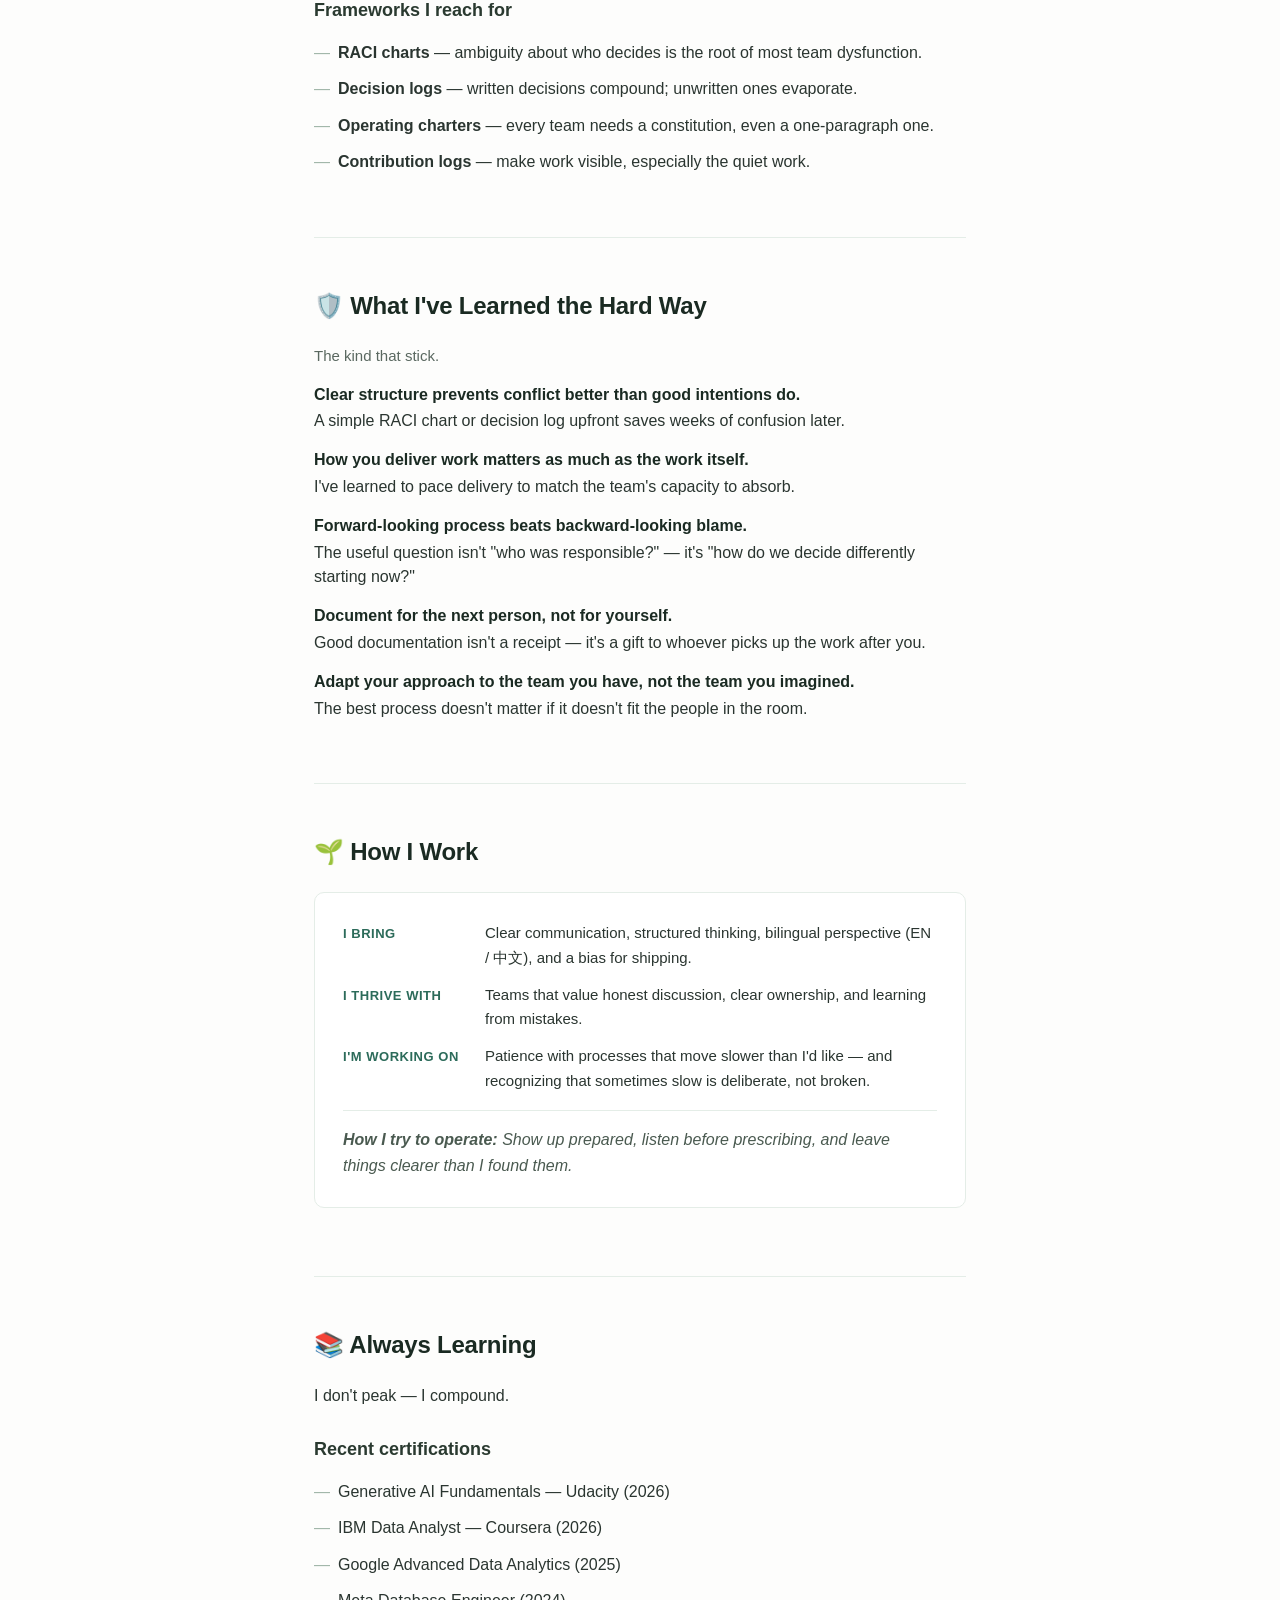
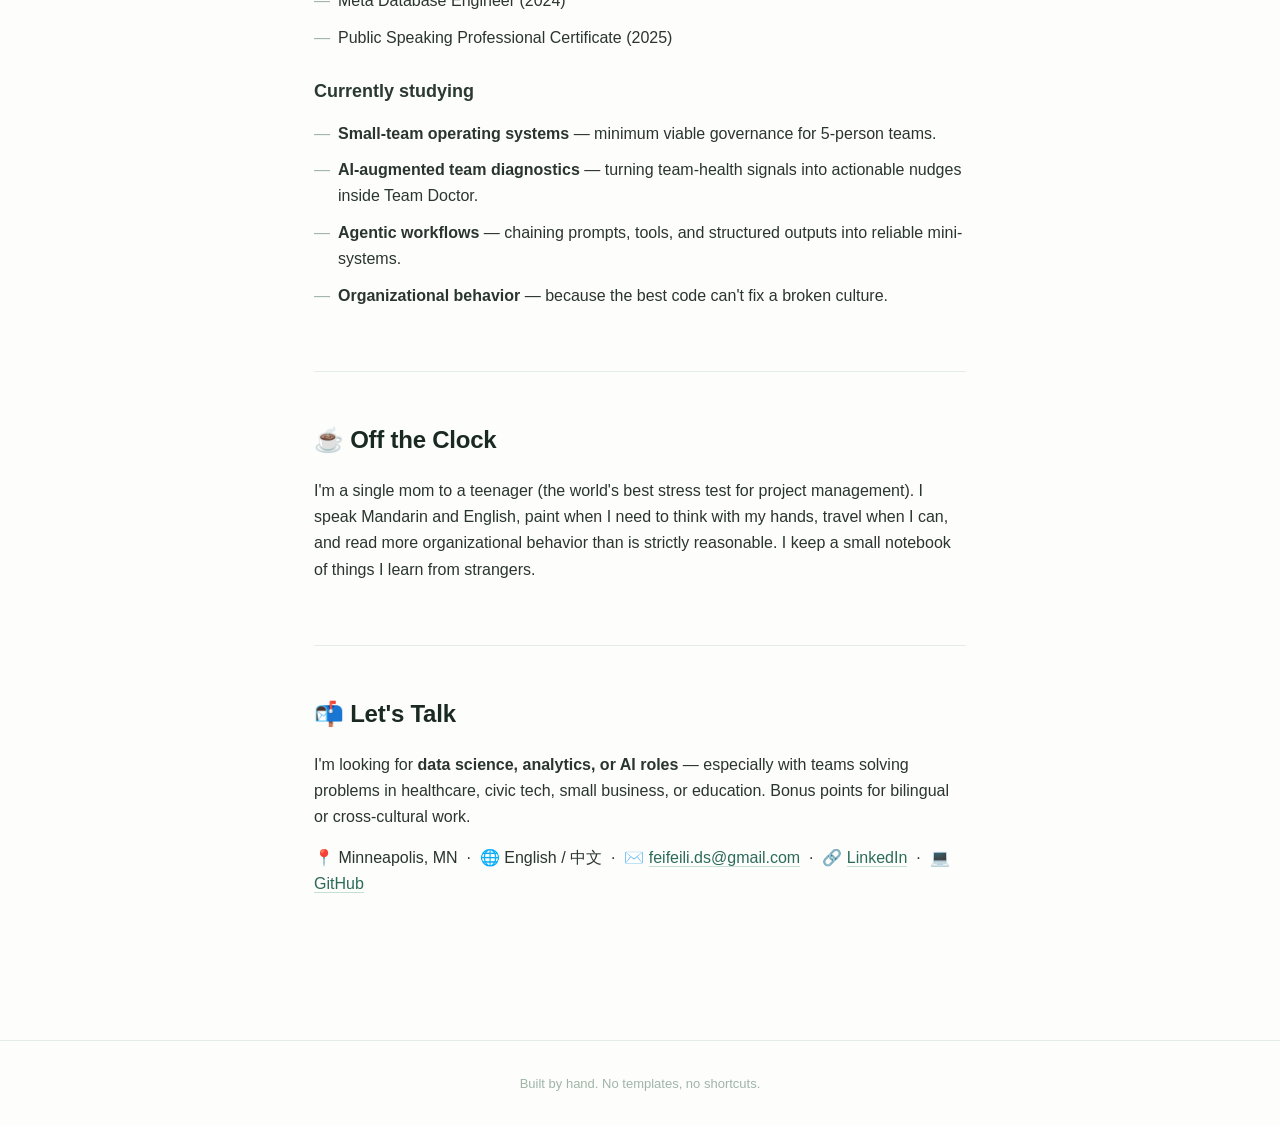
==== commit b6c12a01: "Add files via upload" ====
--- a/about.html
+++ b/about.html
@@ -14,7 +14,7 @@
 <body>
   <nav class="site-nav">
     <div class="nav-inner">
-      <a href="index.html" class="nav-brand">Feifei Li <em>李菲菲</em></a>
+      <a href="index.html" class="nav-brand">Feifei Li </a>
       <button class="nav-toggle" aria-label="Menu" aria-expanded="false">
         <svg viewBox="0 0 24 24">
           <line x1="3" y1="6" x2="21" y2="6" />
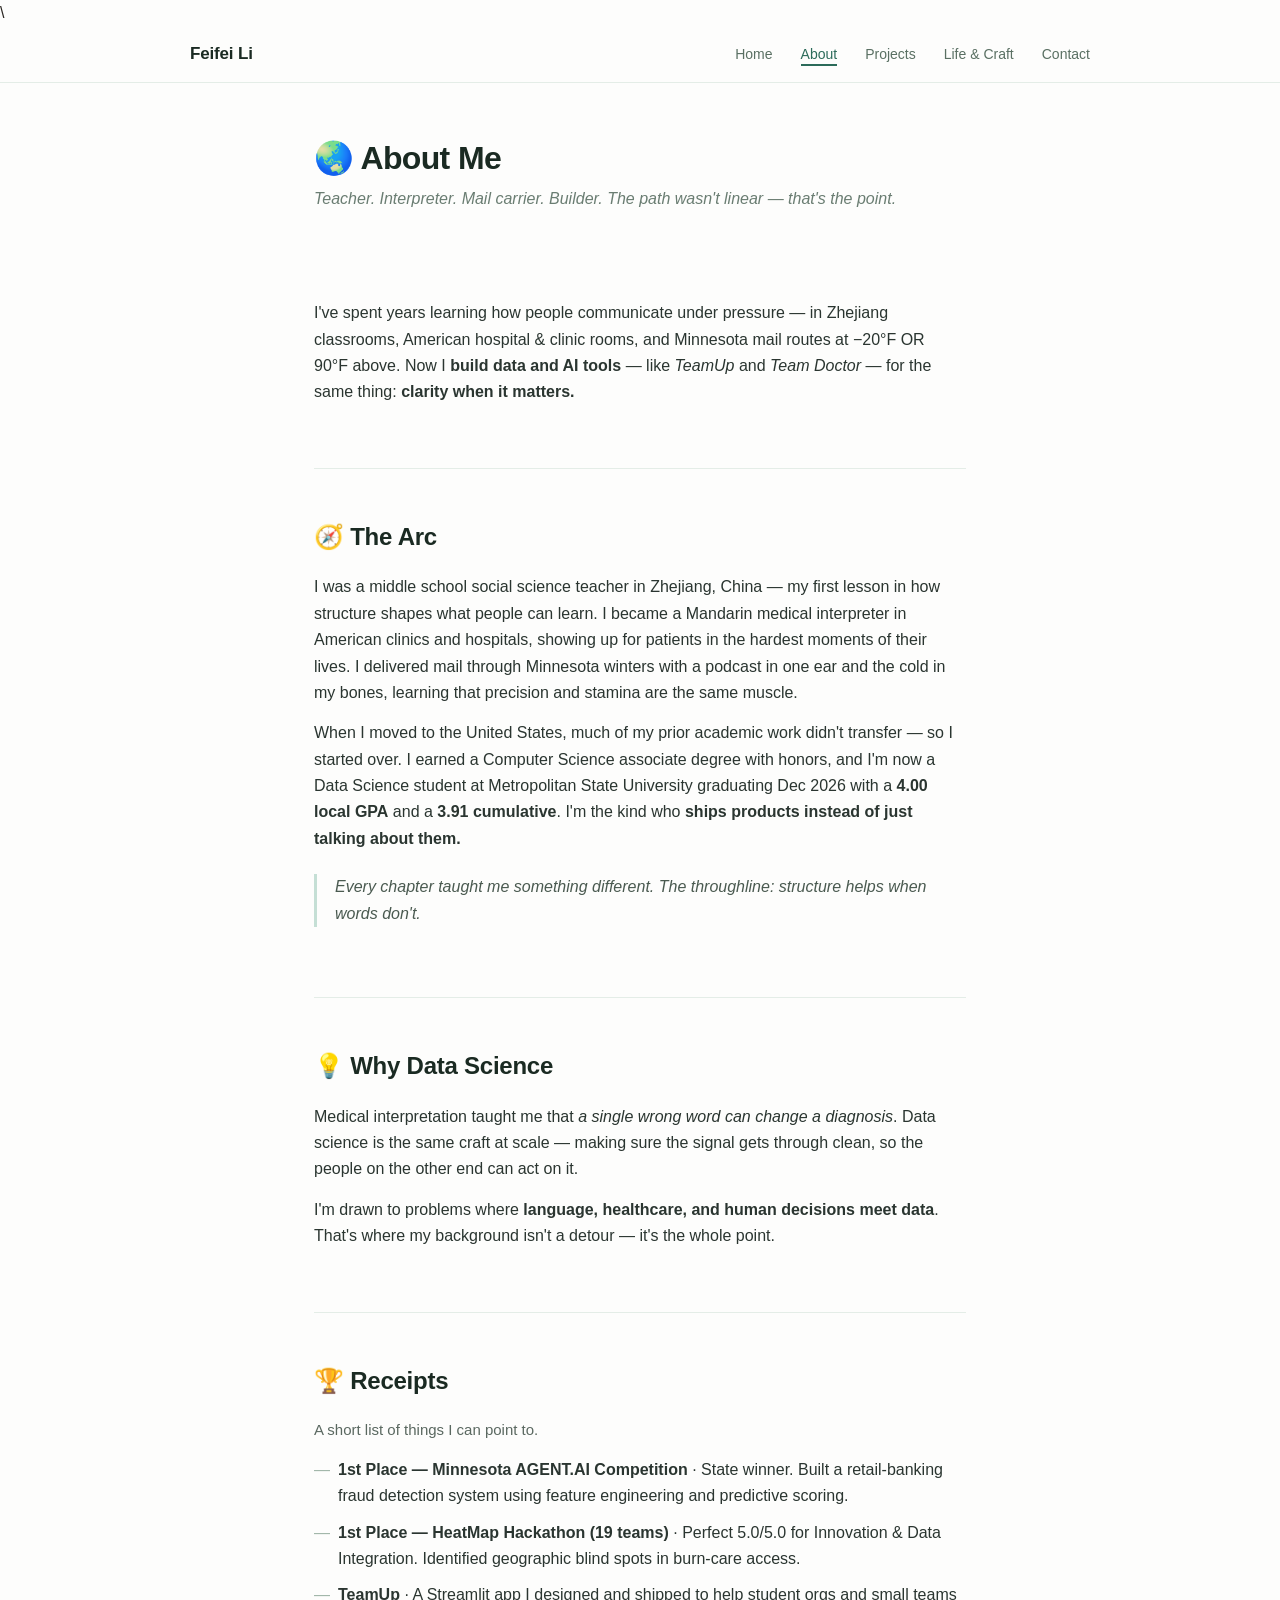
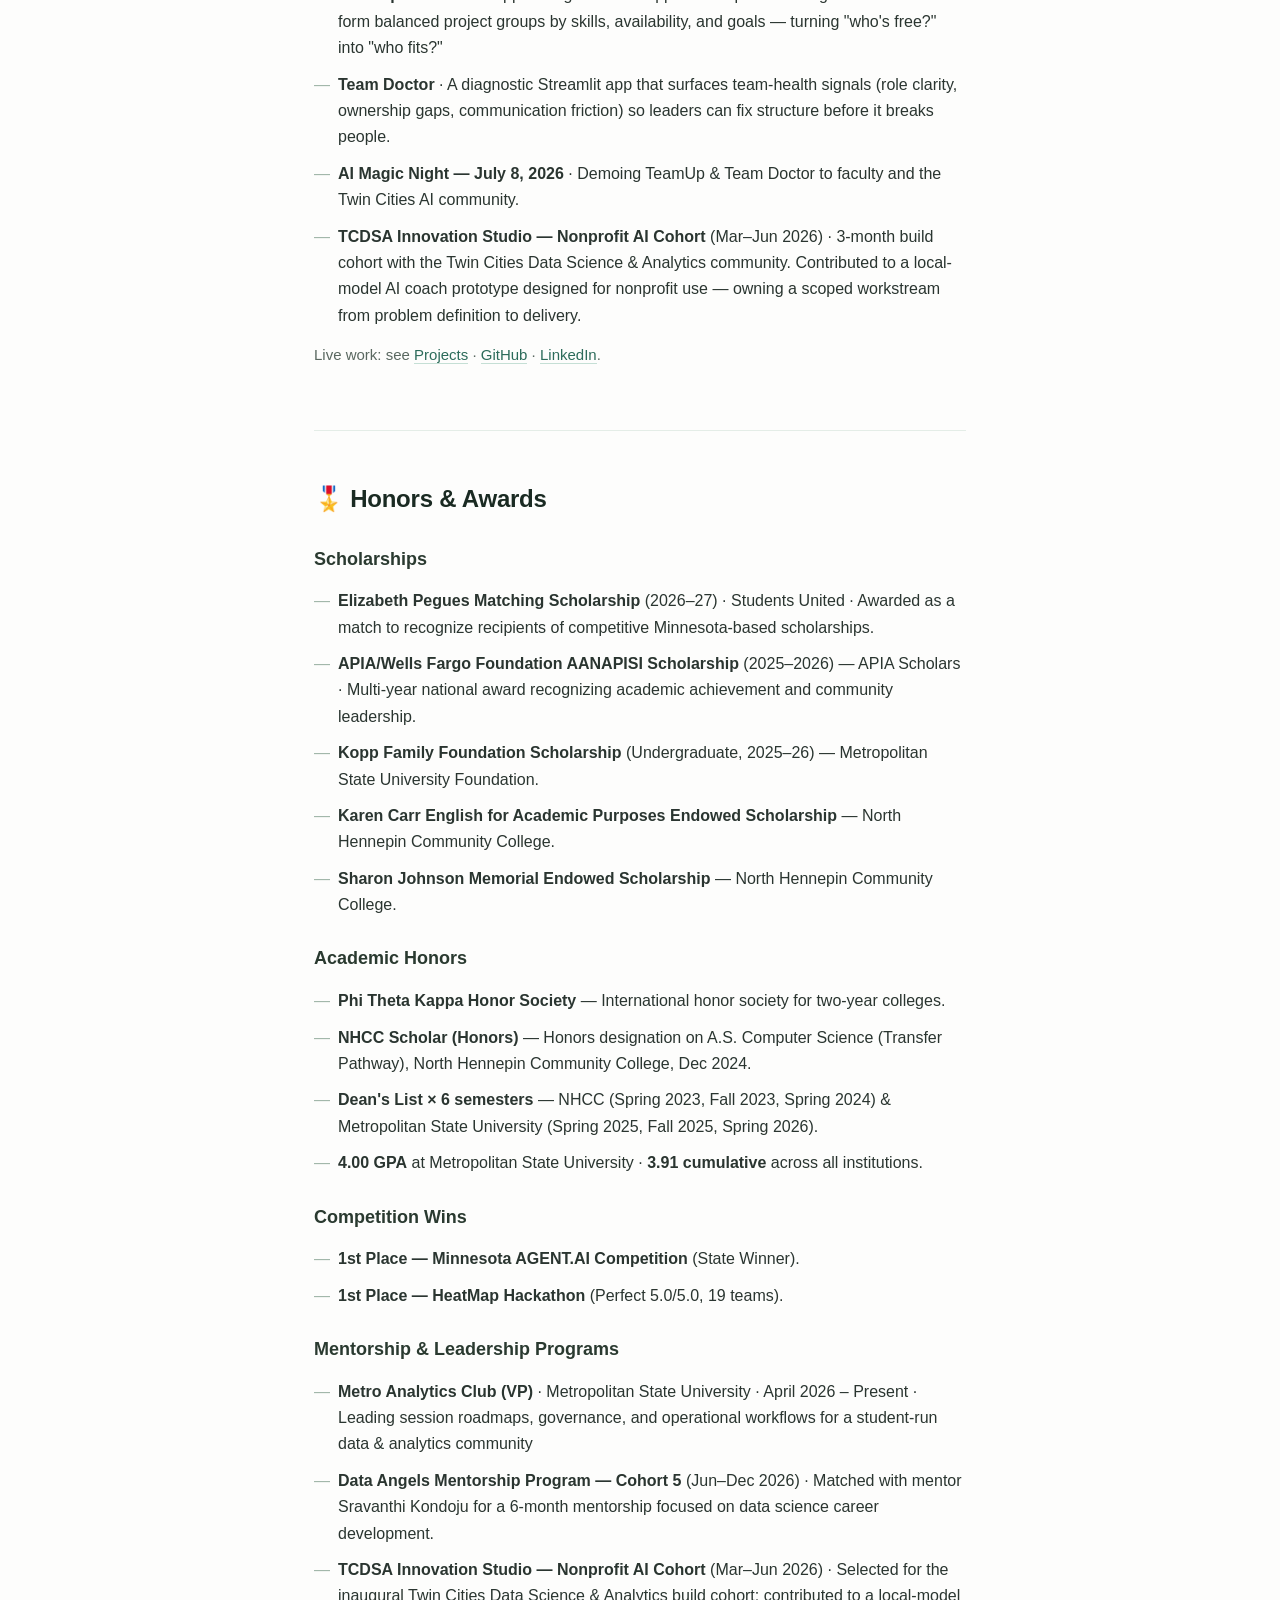
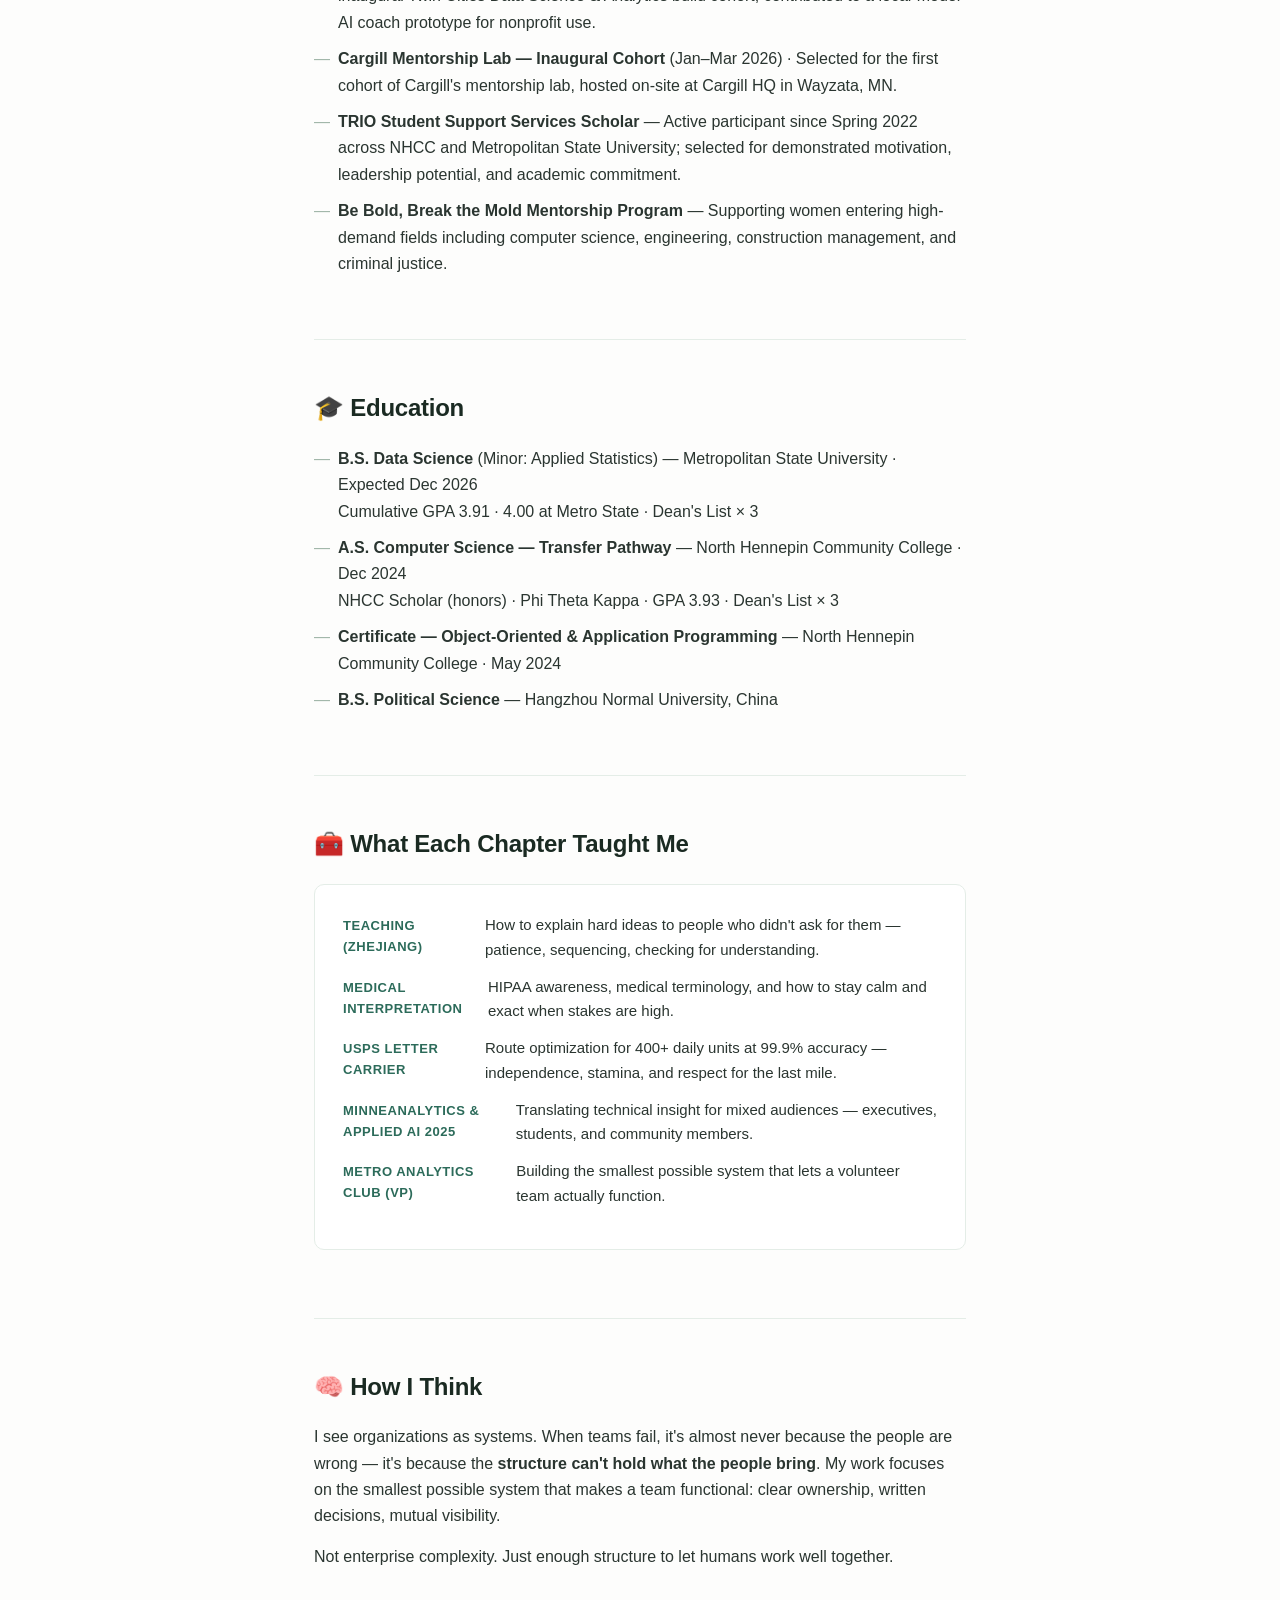
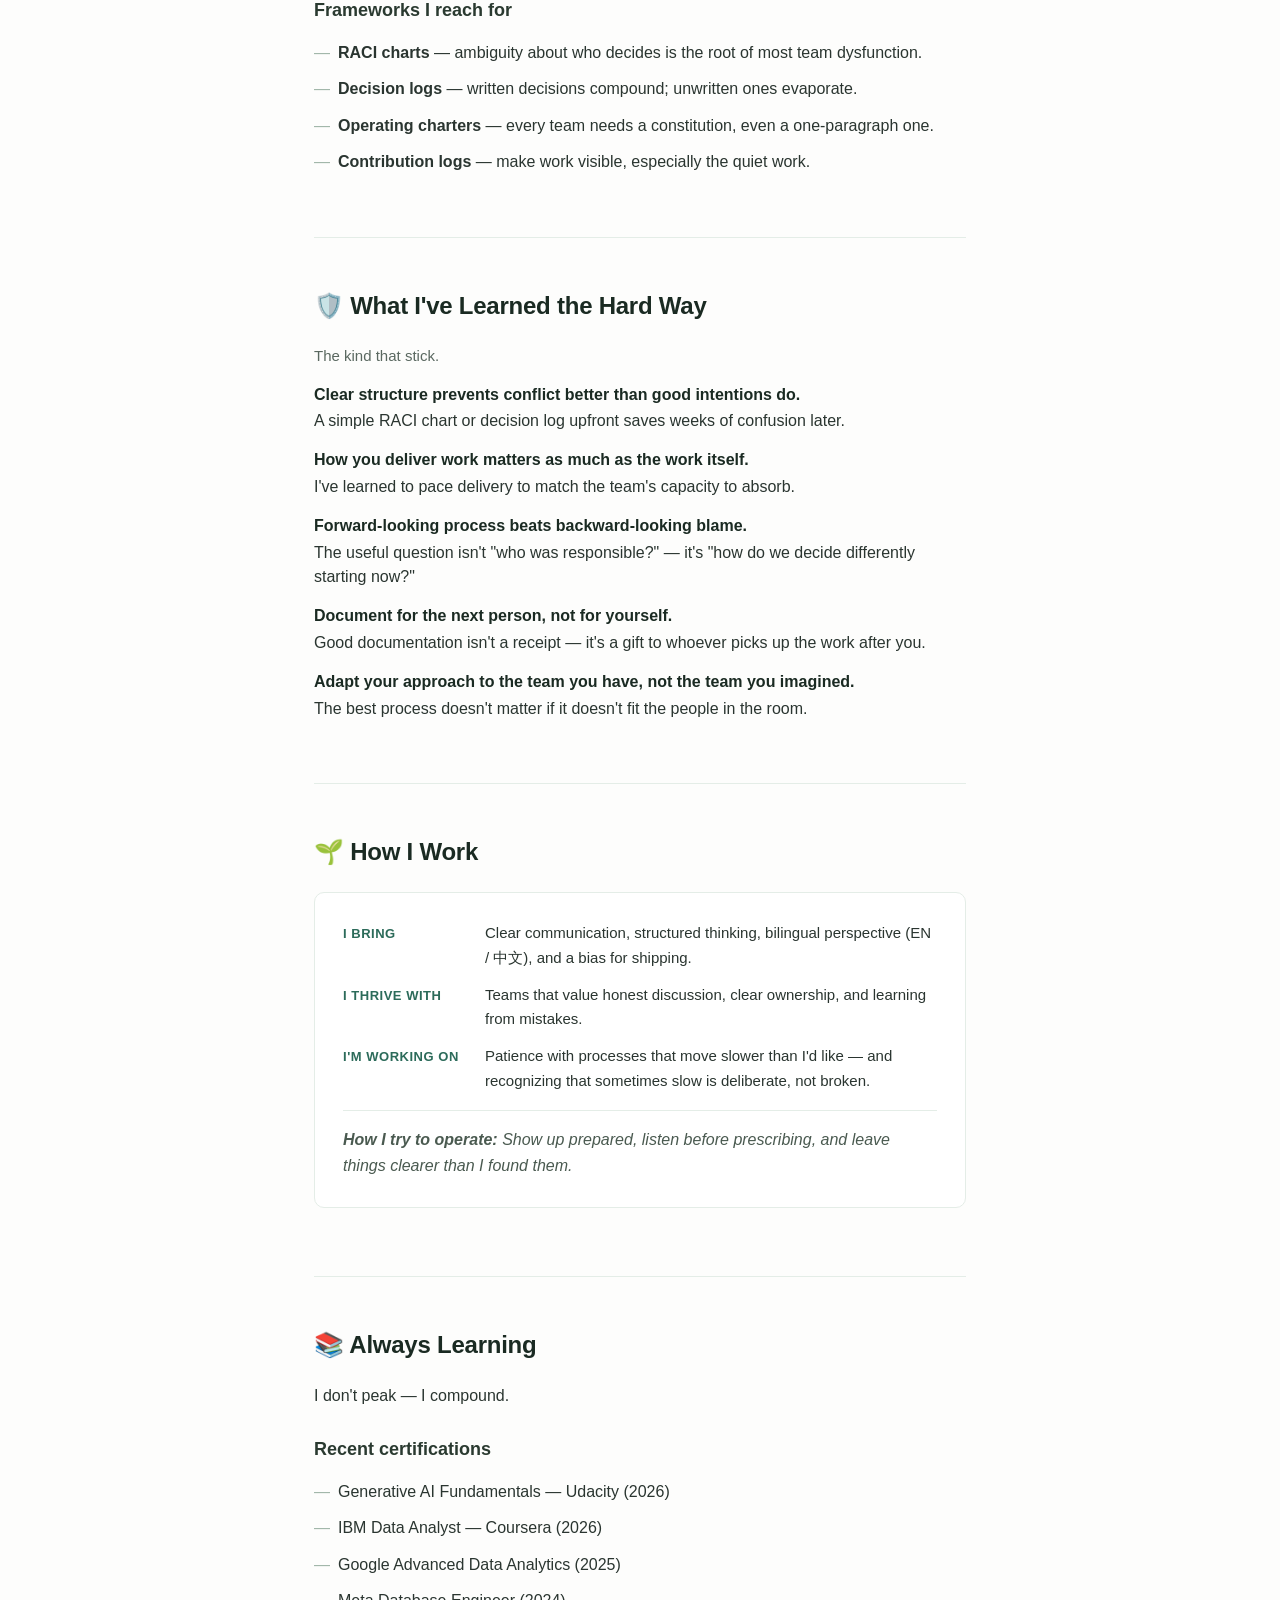
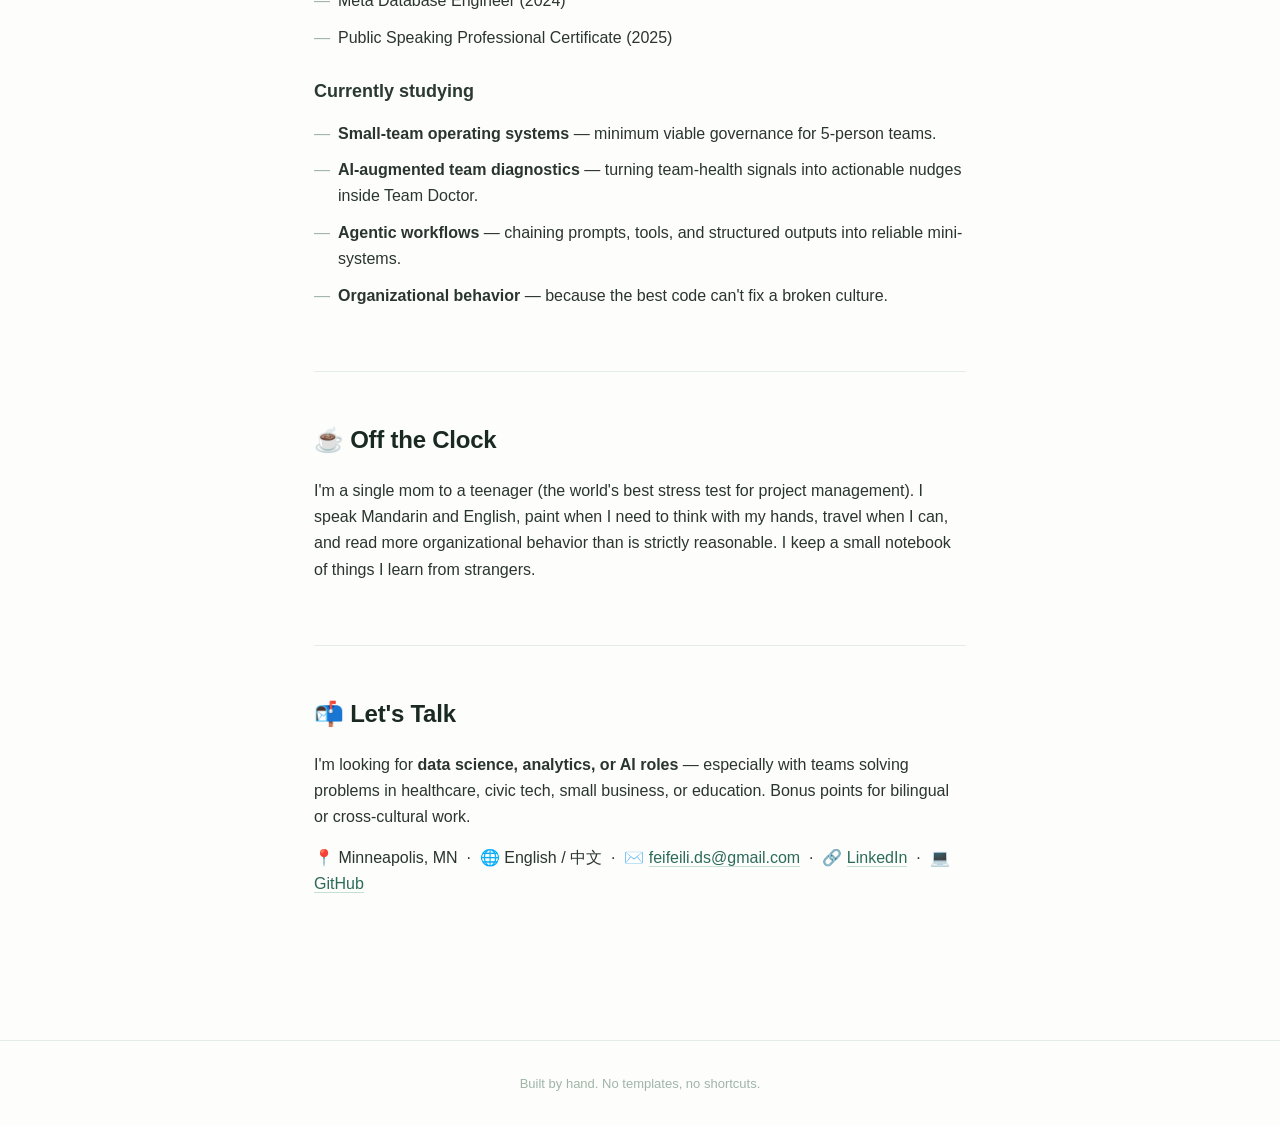
==== commit 1fe190f7: "Update experience description in about.html" ====
--- a/about.html
+++ b/about.html
@@ -40,7 +40,7 @@
     <!-- HOOK -->
     <div class="section">
       <p class="lede">
-        I've spent twenty years learning how people communicate under pressure —
+        I've spent years learning how people communicate under pressure —
         in Zhejiang classrooms, American hospital & clinic rooms, and Minnesota mail routes
         at −20°F OR 90°F above. Now I <strong>build data and AI tools</strong> — like
         <em>TeamUp</em> and <em>Team Doctor</em> — for the same thing:
@@ -330,4 +330,4 @@
   <script src="nav.js" defer></script>
 </body>
 
-</html>+</html>
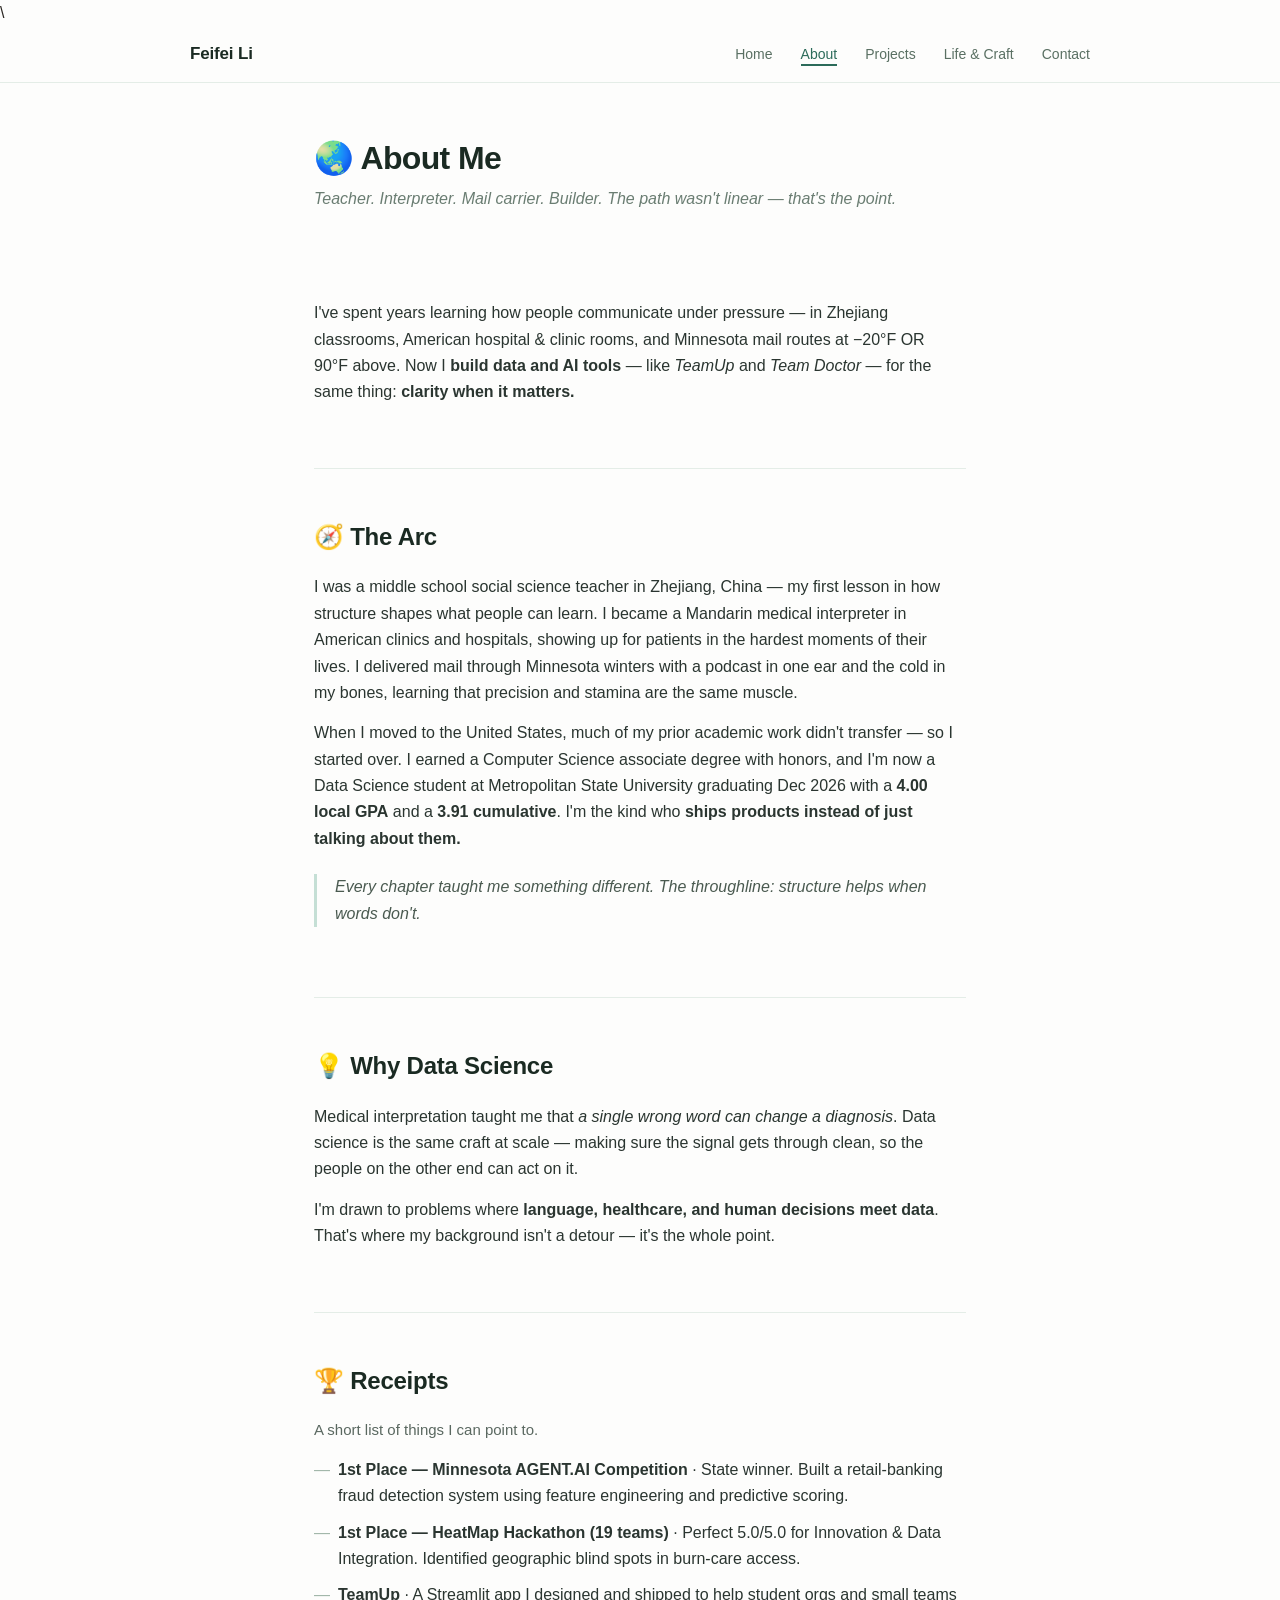
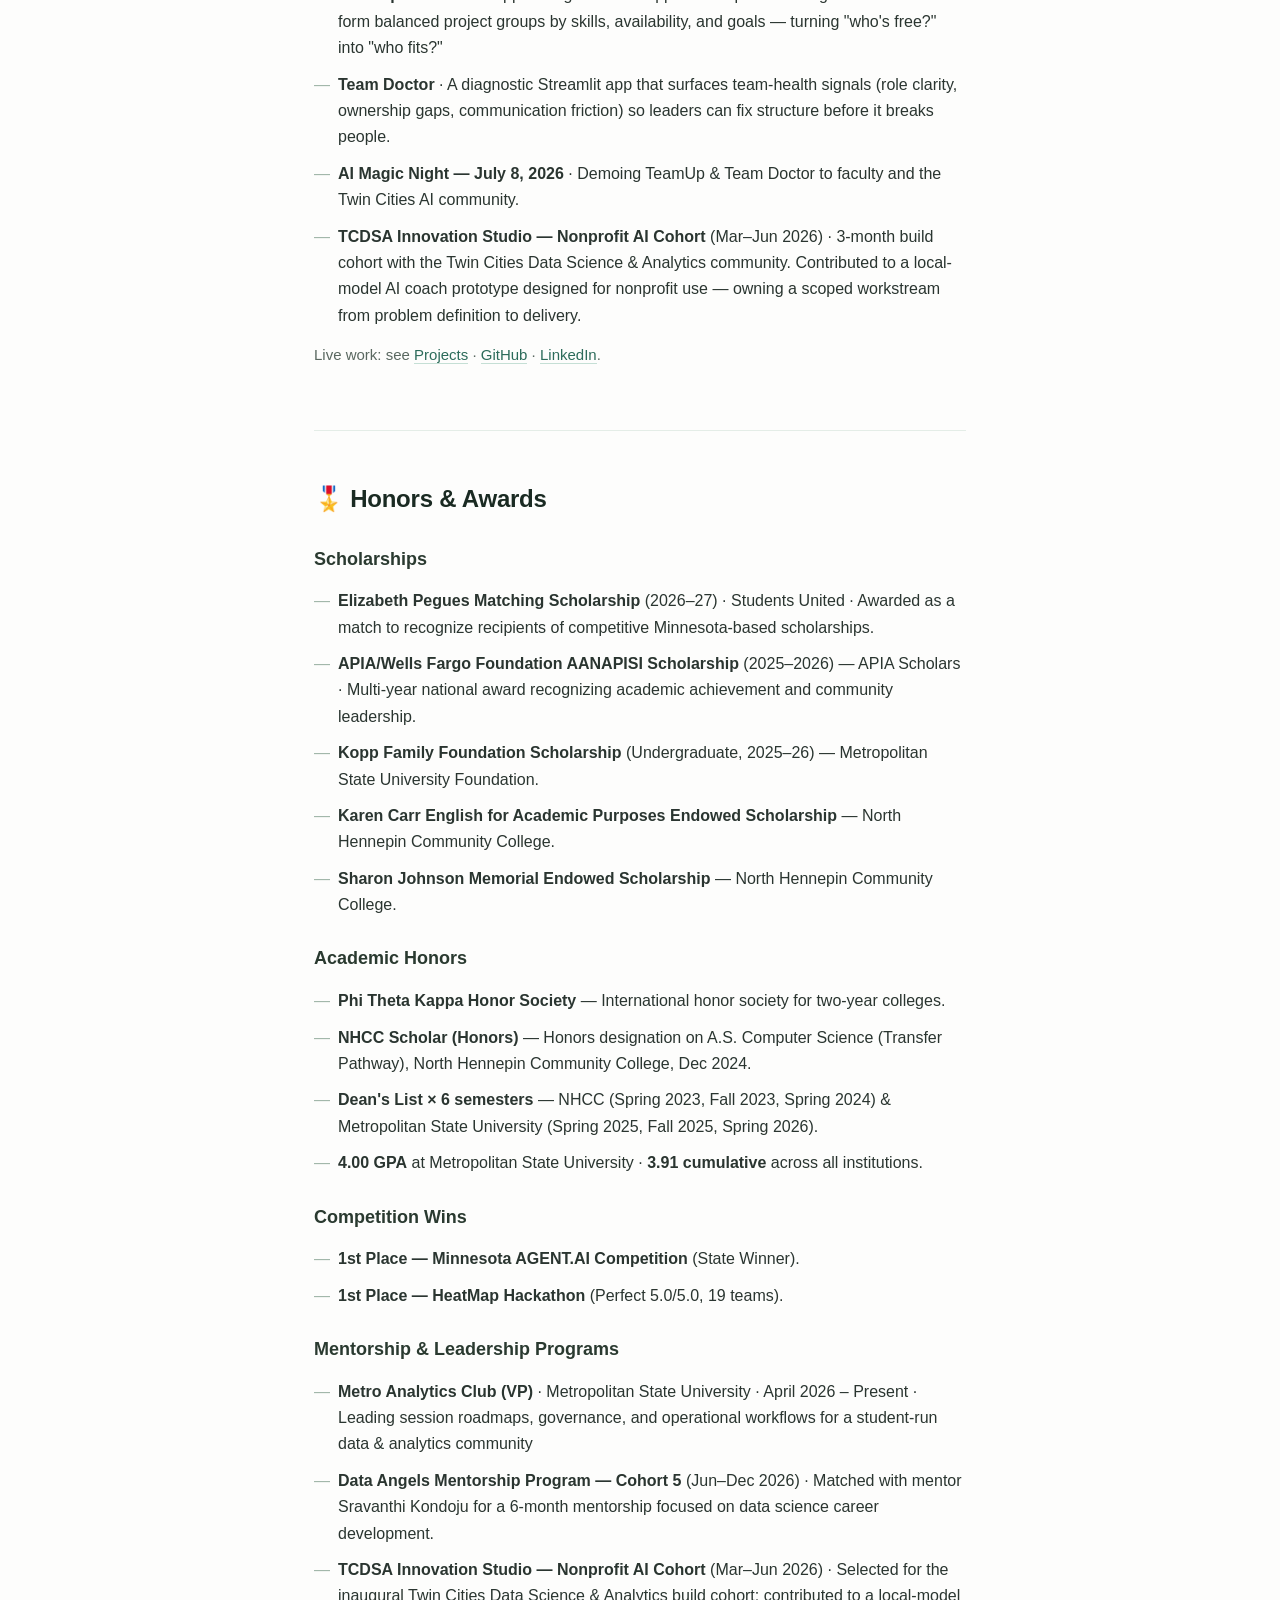
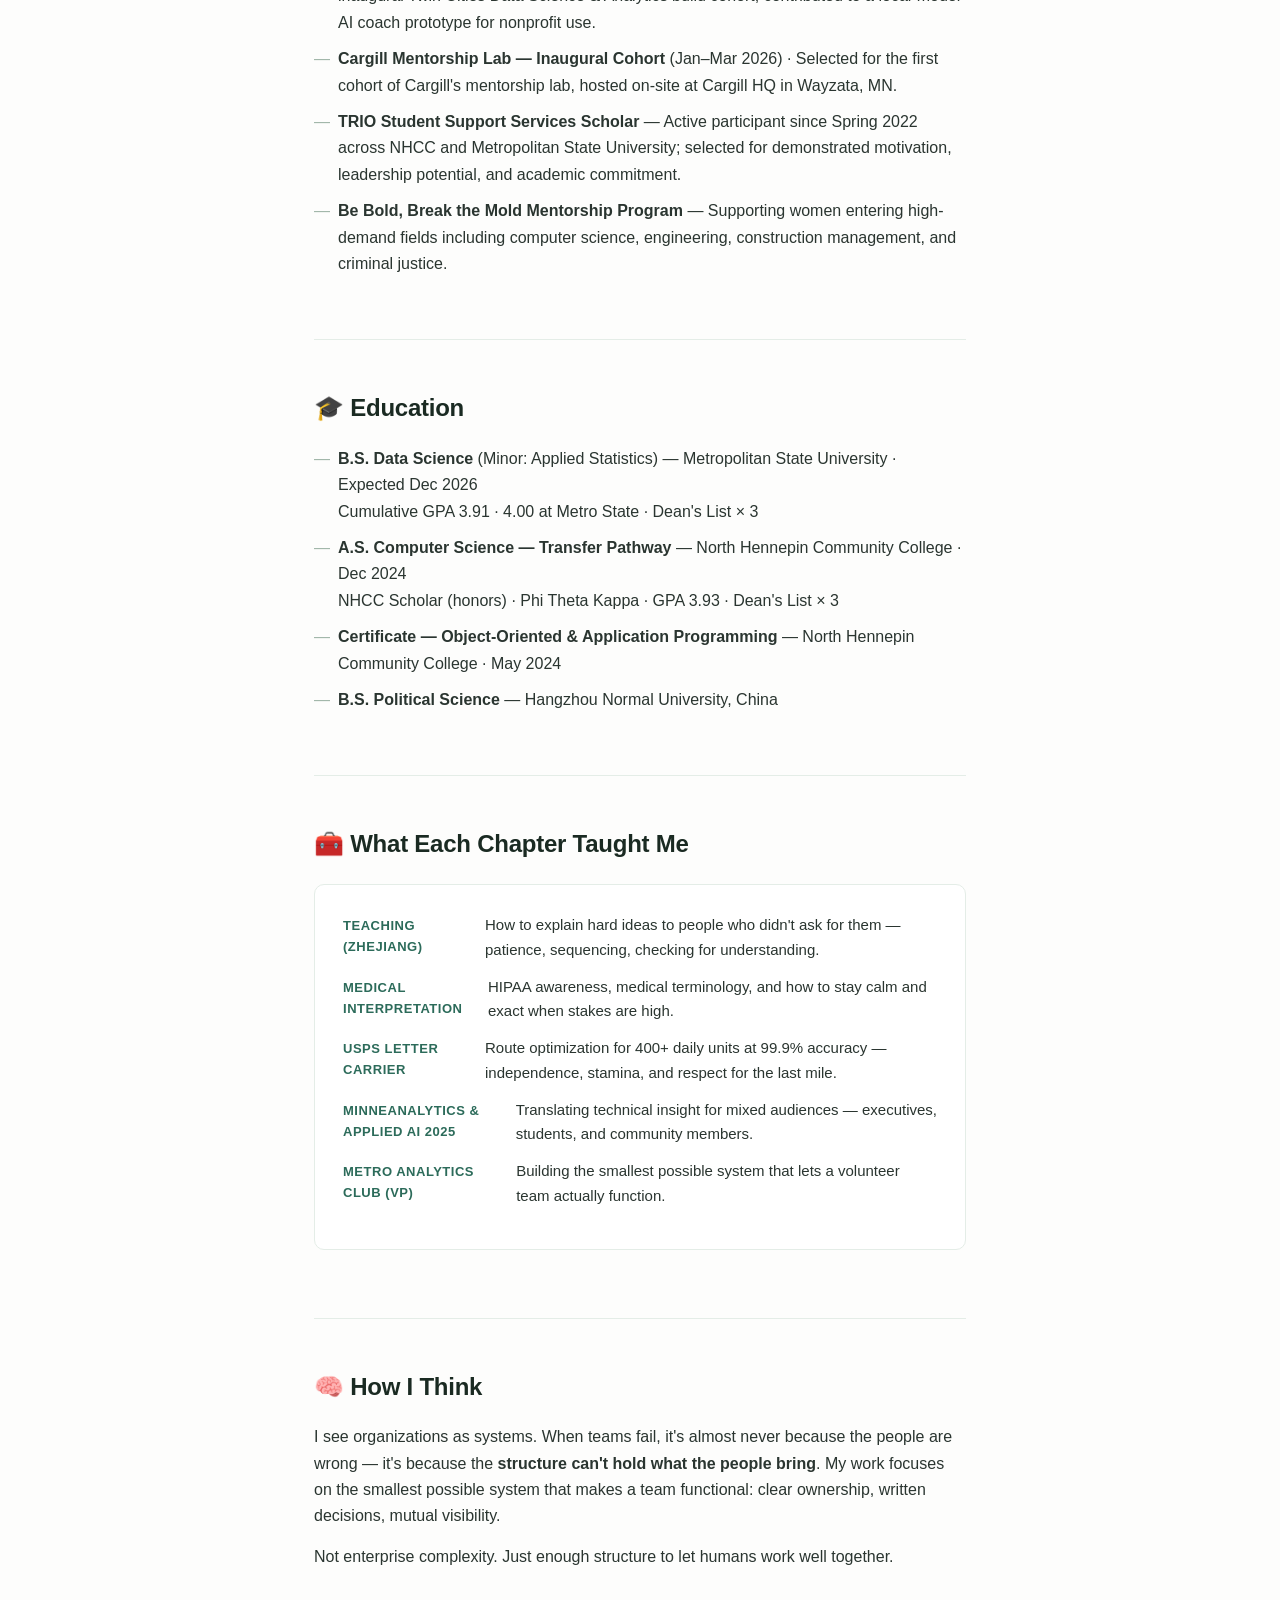
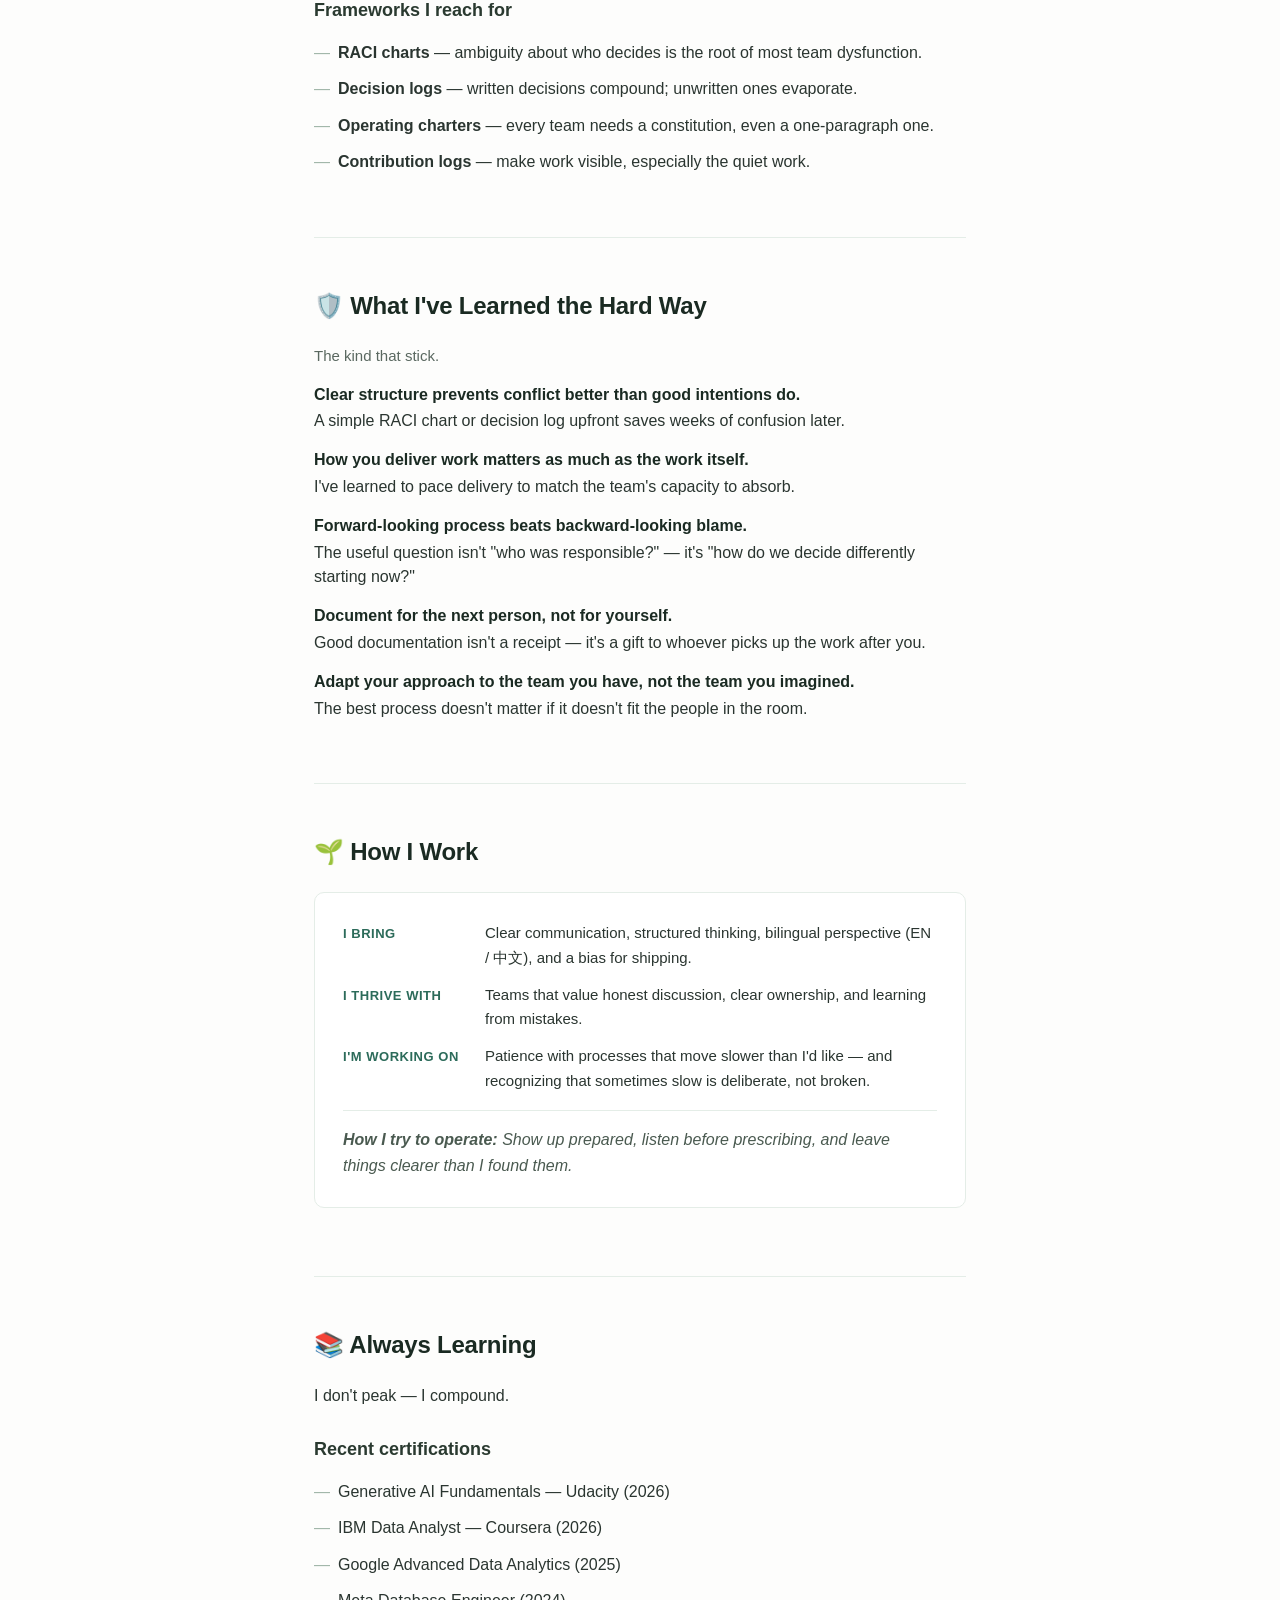
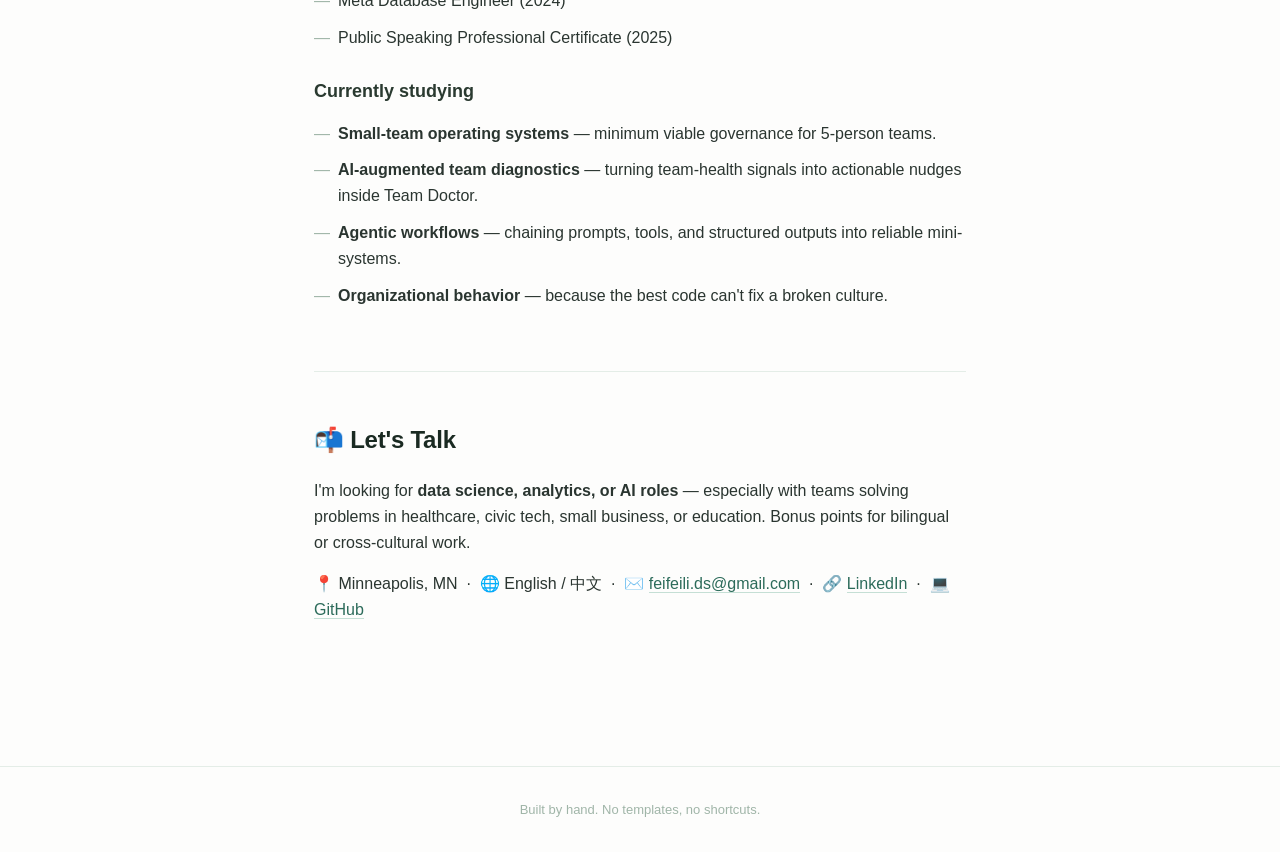
==== commit 4d90a0a9: "Update about.html" ====
--- a/about.html
+++ b/about.html
@@ -299,14 +299,6 @@
       </ul>
     </div>
 
-    <!-- OFF THE CLOCK -->
-    <div class="section">
-      <h2>☕ Off the Clock</h2>
-      <p>I'm a single mom to a teenager (the world's best stress test for project management). I speak Mandarin and
-        English, paint when I need to think with my hands, travel when I can, and read more organizational behavior than
-        is strictly reasonable. I keep a small notebook of things I learn from strangers.</p>
-    </div>
-
     <!-- LET'S TALK -->
     <div class="section">
       <h2>📬 Let's Talk</h2>
